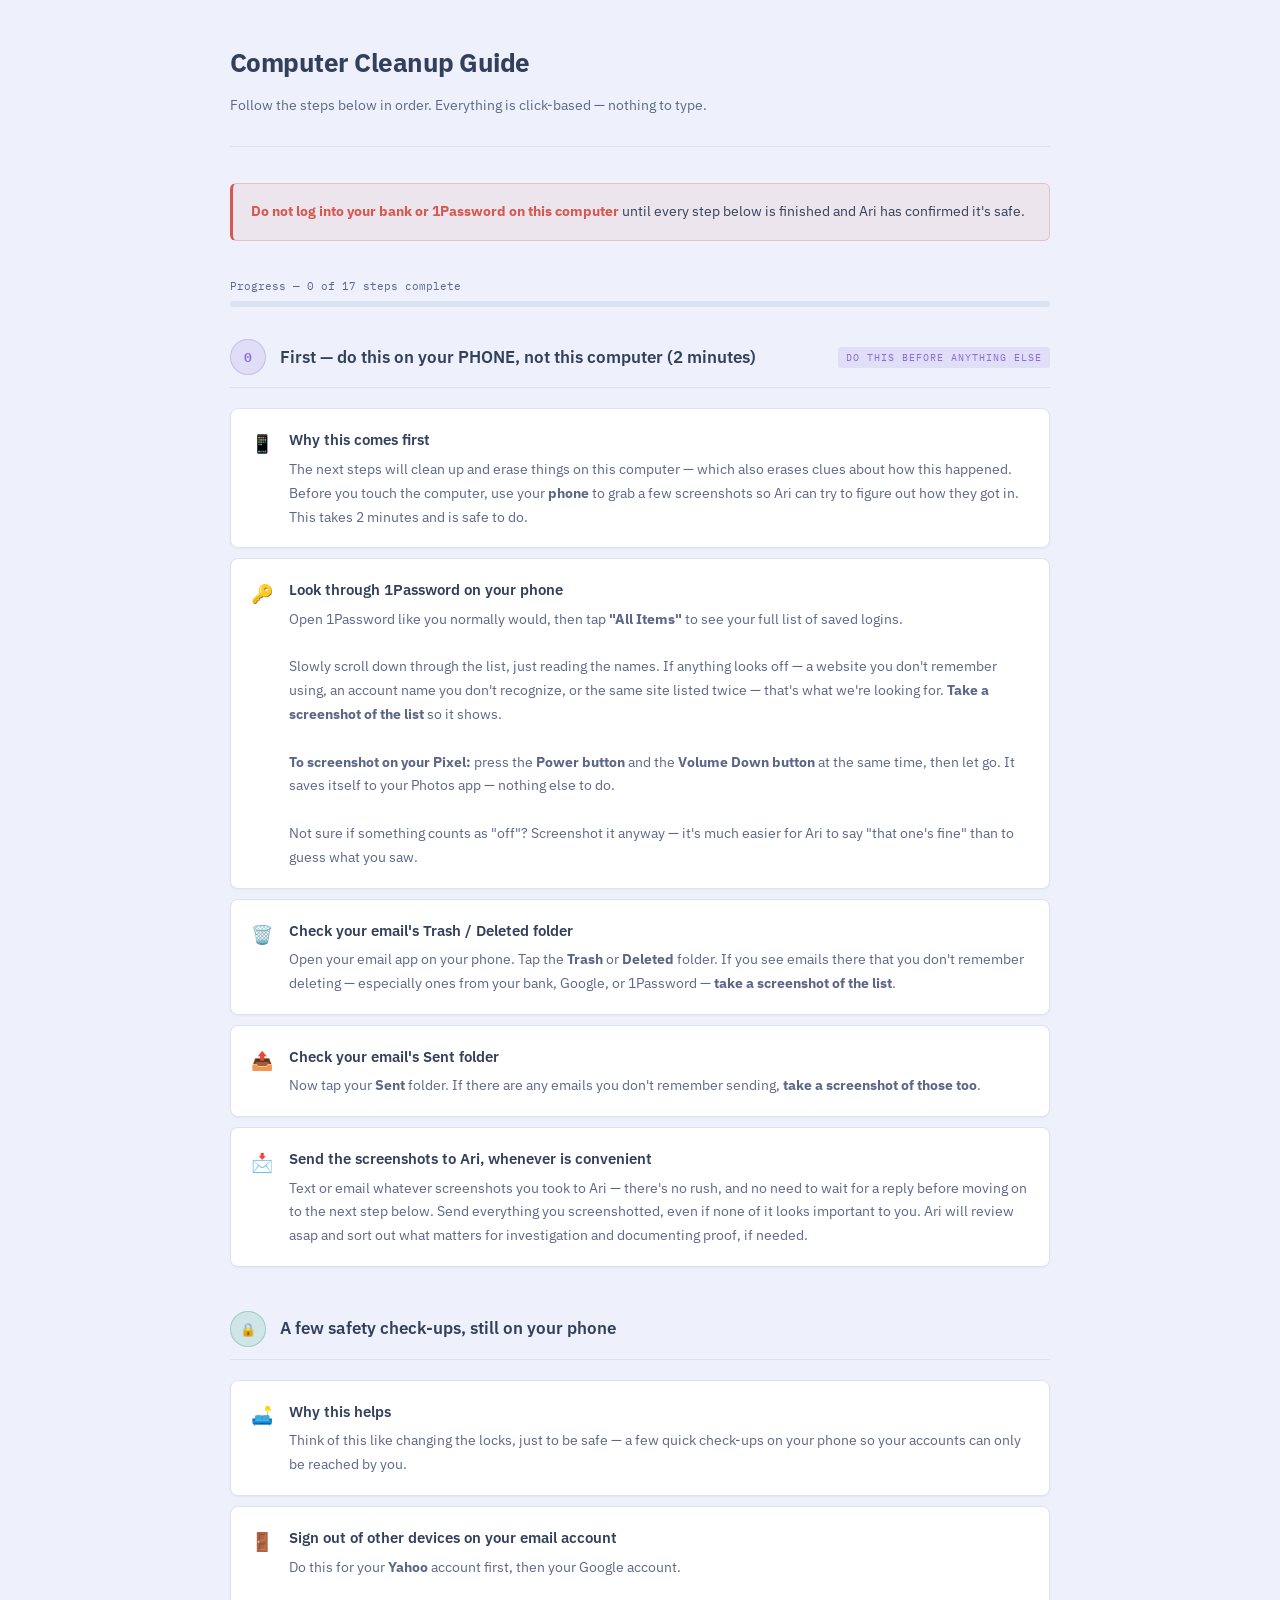
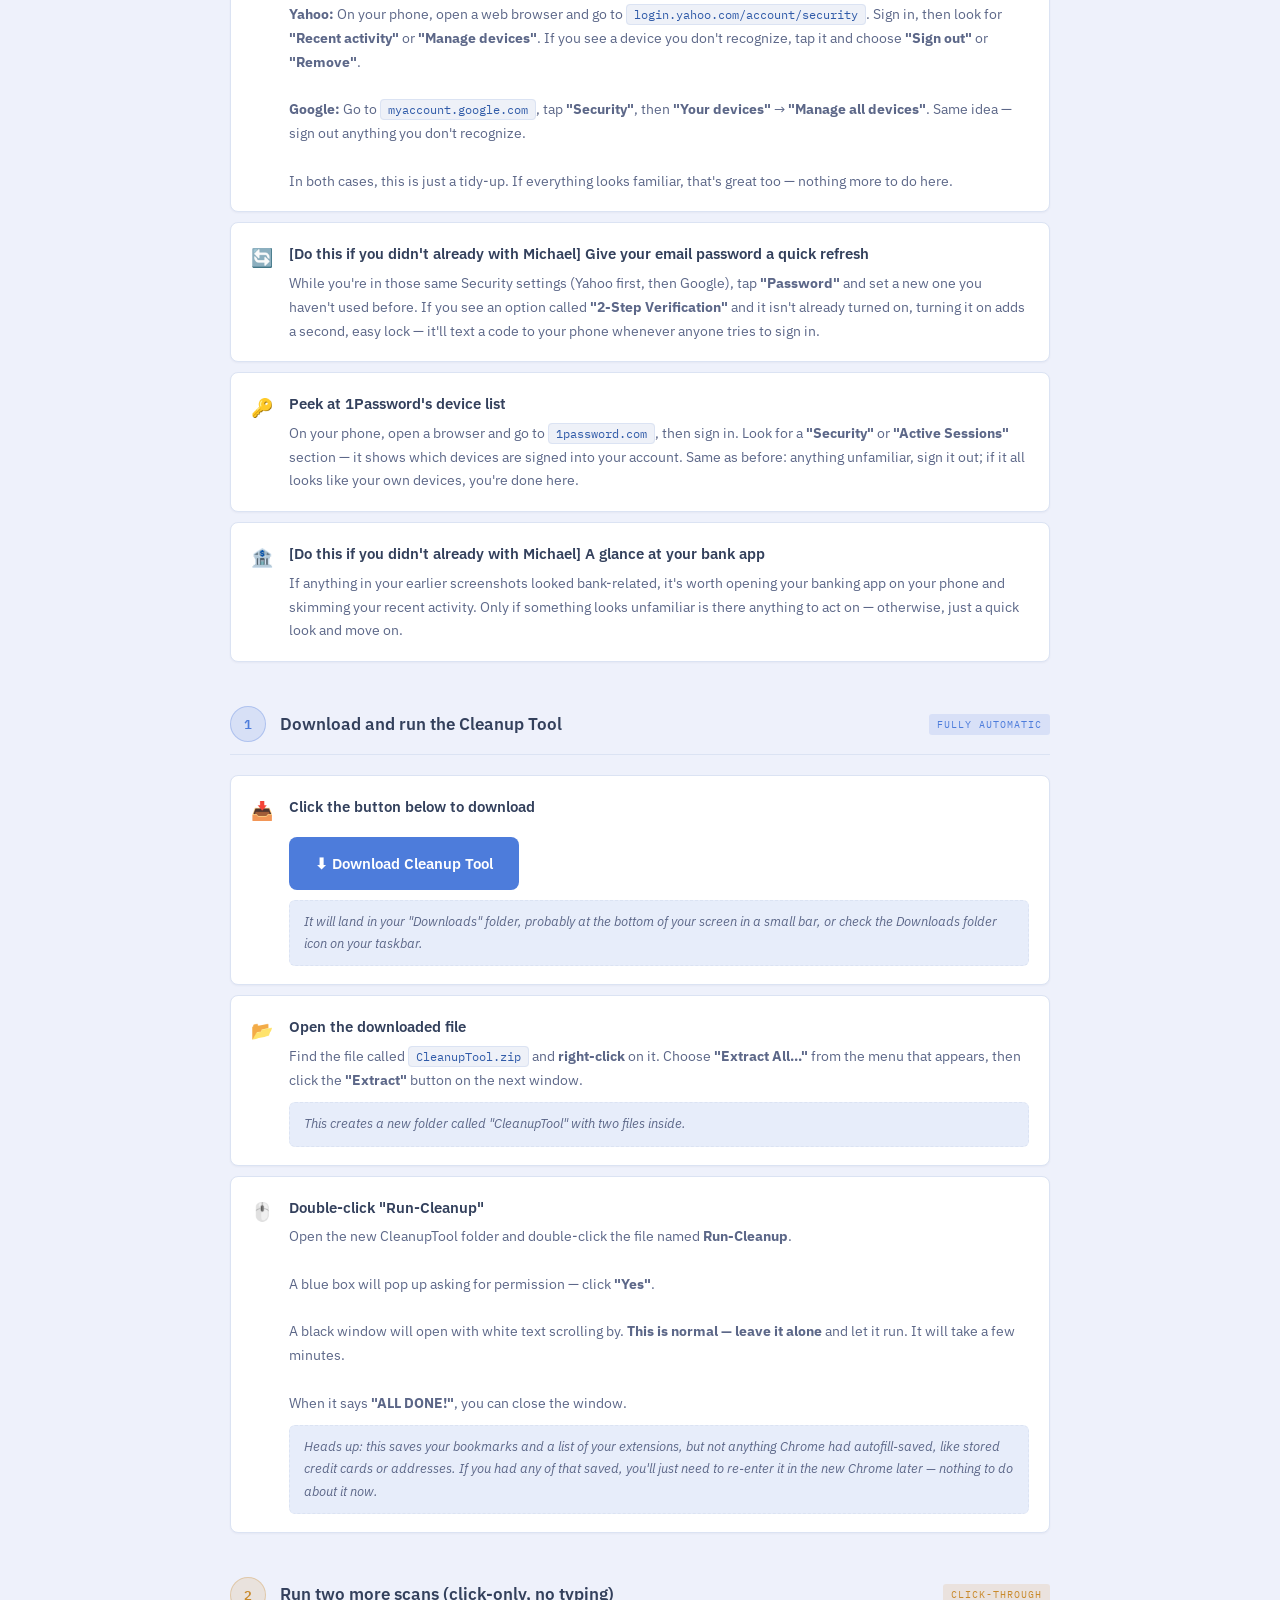
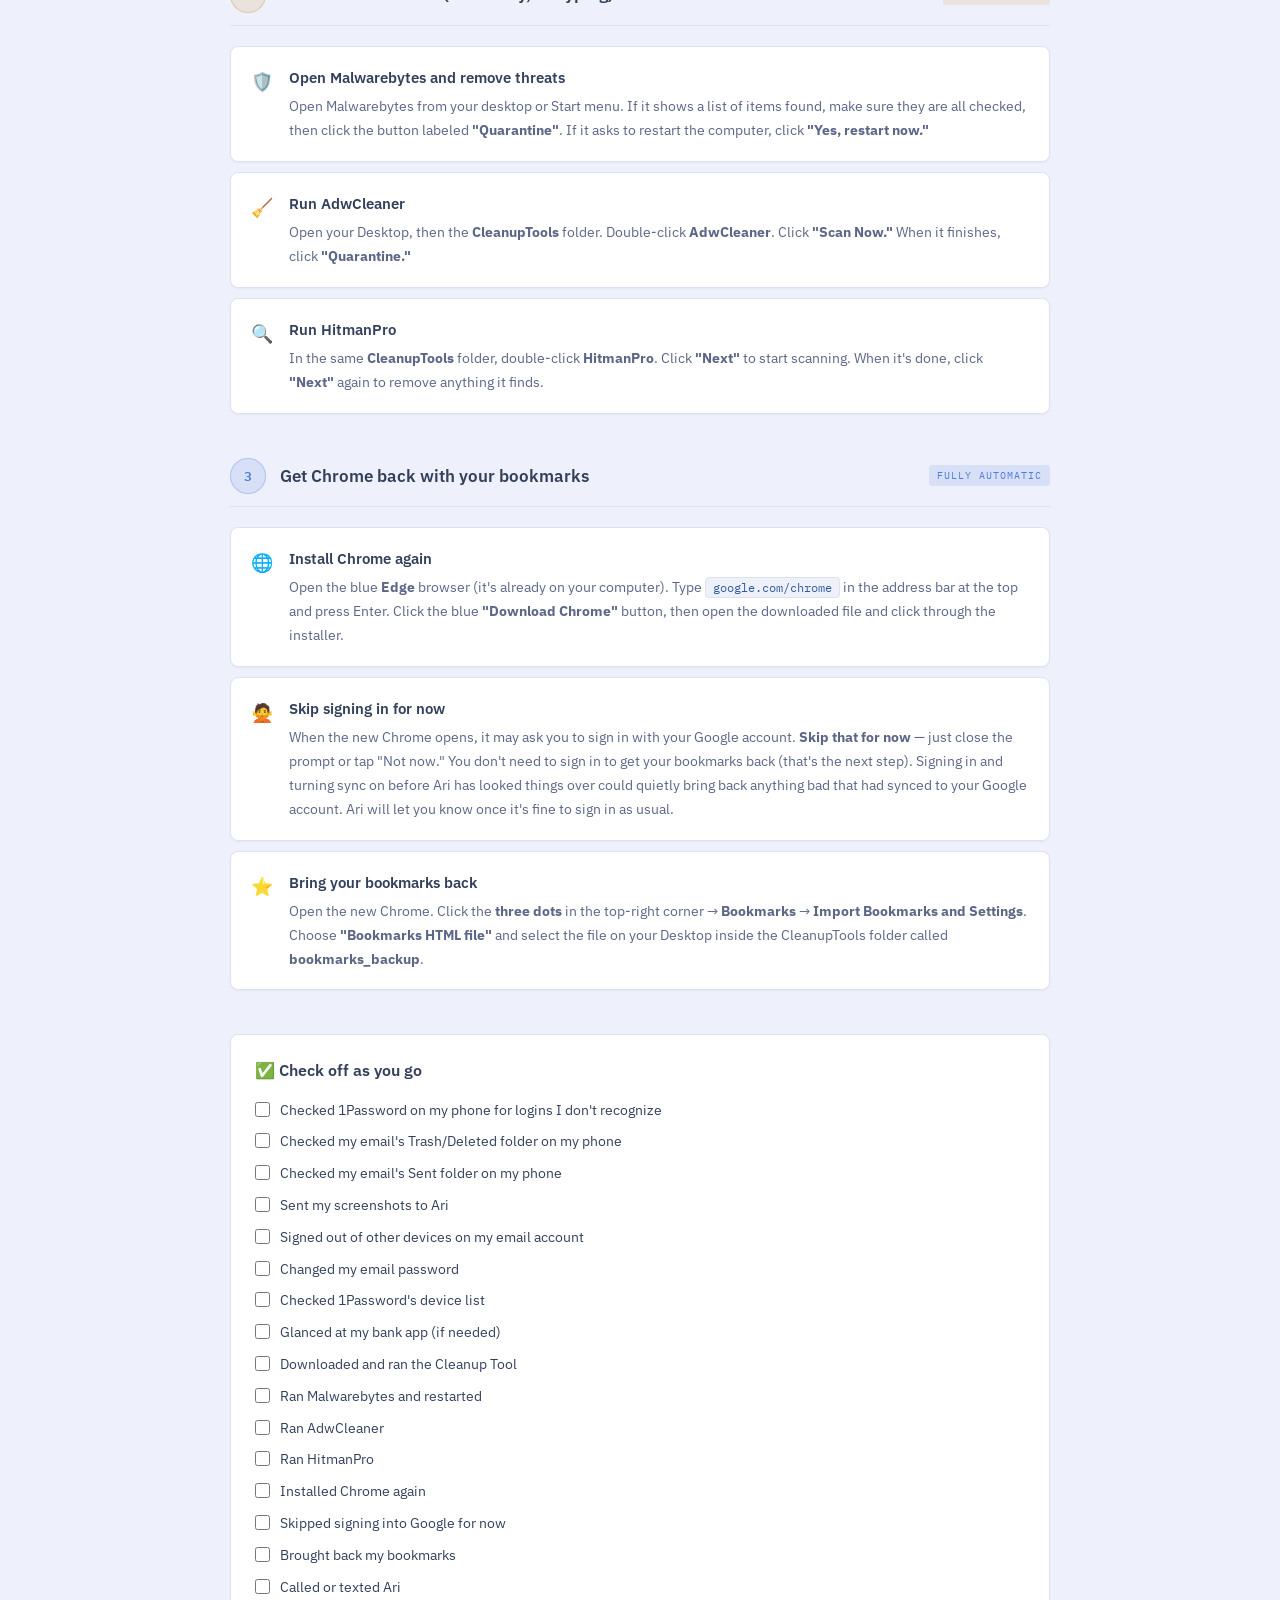
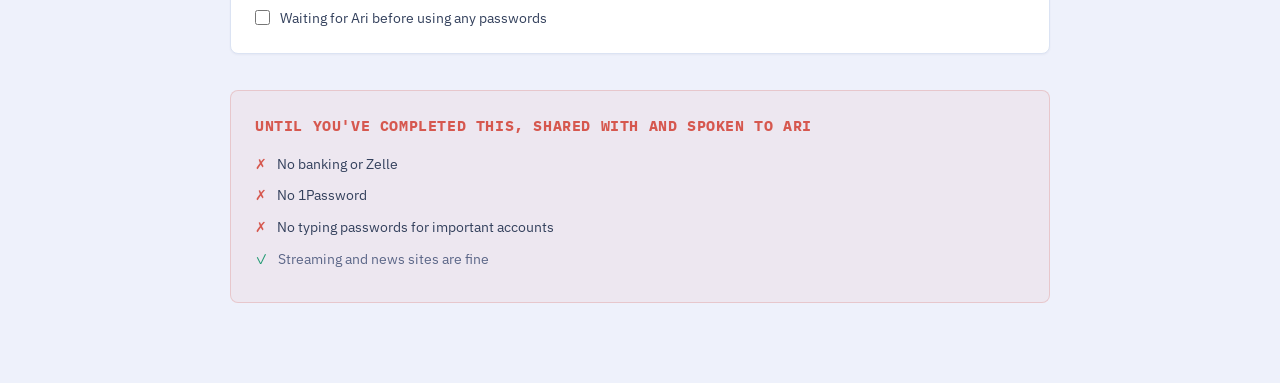
==== index.html @ c773ef8b "Warn about un-backed-up autofill and risky Chrome sync on reinstall - Note that the cleanup tool onl" ====
<!DOCTYPE html>
<html lang="en">
<head>
<meta charset="UTF-8">
<meta name="viewport" content="width=device-width, initial-scale=1.0">
<title>Computer Cleanup Guide</title>
<style>
  @import url('https://fonts.googleapis.com/css2?family=IBM+Plex+Mono:wght@400;600&family=IBM+Plex+Sans:wght@300;400;600;700&display=swap');
  :root {
    --bg: #eef1fb; --surface: #ffffff; --surface-tint: #e7edfa; --border: #dbe3f3;
    --accent: #4d7cdb; --accent2: #219a72; --warn: #c98a2c; --danger: #d6584f;
    --evidence: #8b6bd8;
    --text: #33405c; --muted: #5c6788; --code-bg: #eef1f8; --code-text: #2f5aa8;
  }
  * { box-sizing: border-box; margin: 0; padding: 0; }
  body { background: var(--bg); color: var(--text); font-family: 'IBM Plex Sans', sans-serif; font-weight: 400; line-height: 1.7; padding: 40px 20px 80px; }
  .container { max-width: 820px; margin: 0 auto; }
  header { border-bottom: 1px solid var(--border); padding-bottom: 28px; margin-bottom: 36px; }
  h1 { font-size: 26px; font-weight: 700; letter-spacing: -.02em; margin-bottom: 10px; color: var(--text); }
  .subtitle { color: var(--muted); font-size: 14px; }
  .warning-box { background: rgba(214,88,79,.08); border: 1px solid rgba(214,88,79,.25); border-left: 3px solid var(--danger); border-radius: 6px; padding: 16px 18px; margin-bottom: 36px; font-size: 14px; color: var(--text); }
  .warning-box strong { color: var(--danger); }
  .phase { margin-bottom: 44px; }
  .phase-header { display: flex; align-items: center; gap: 14px; margin-bottom: 20px; padding-bottom: 12px; border-bottom: 1px solid var(--border); }
  .phase-num { width: 36px; height: 36px; border-radius: 50%; display: flex; align-items: center; justify-content: center; font-family: 'IBM Plex Mono', monospace; font-size: 13px; font-weight: 600; flex-shrink: 0; }
  .phase-num.auto { background: rgba(77,124,219,.14); color: var(--accent); border: 1px solid rgba(77,124,219,.3); }
  .phase-num.manual { background: rgba(201,138,44,.14); color: var(--warn); border: 1px solid rgba(201,138,44,.3); }
  .phase-num.evidence { background: rgba(139,107,216,.14); color: var(--evidence); border: 1px solid rgba(139,107,216,.3); }
  .phase-num.lock { background: rgba(33,154,114,.14); color: var(--accent2); border: 1px solid rgba(33,154,114,.3); }
  .phase-title { font-size: 17px; font-weight: 600; color: var(--text); }
  .phase-tag { font-family: 'IBM Plex Mono', monospace; font-size: 10px; letter-spacing: .1em; text-transform: uppercase; padding: 2px 8px; border-radius: 3px; margin-left: auto; }
  .tag-auto { background: rgba(77,124,219,.14); color: var(--accent); }
  .tag-manual { background: rgba(201,138,44,.14); color: var(--warn); }
  .tag-evidence { background: rgba(139,107,216,.14); color: var(--evidence); }
  .step { background: var(--surface); border: 1px solid var(--border); border-radius: 8px; padding: 18px 20px; margin-bottom: 10px; display: flex; gap: 16px; box-shadow: 0 1px 2px rgba(51,64,92,.05); }
  .step-icon { font-size: 18px; flex-shrink: 0; margin-top: 2px; }
  .step-content { flex: 1; }
  .step-title { font-weight: 600; font-size: 15px; margin-bottom: 5px; color: var(--text); }
  .step-desc { color: var(--muted); font-size: 14px; }
  code { font-family: 'IBM Plex Mono', monospace; font-size: 12px; background: var(--code-bg); border: 1px solid var(--border); padding: 2px 7px; border-radius: 4px; color: var(--code-text); }
  .download-btn { display: inline-block; margin-top: 12px; background: var(--accent); color: #ffffff; border: none; border-radius: 8px; padding: 14px 26px; font-size: 15px; font-weight: 600; text-decoration: none; }
  .download-btn:hover { background: #3c67c2; }
  .burner-rules { background: rgba(214,88,79,.06); border: 1px solid rgba(214,88,79,.22); border-radius: 8px; padding: 22px 24px; margin-top: 36px; }
  .burner-rules h3 { color: var(--danger); font-size: 15px; font-weight: 700; letter-spacing: .04em; text-transform: uppercase; margin-bottom: 14px; font-family: 'IBM Plex Mono', monospace; }
  .rule { display: flex; gap: 10px; margin-bottom: 8px; font-size: 14px; color: var(--text); }
  .rule-icon { color: var(--danger); flex-shrink: 0; }
  .checklist { display: flex; flex-direction: column; gap: 8px; margin-top: 8px; }
  .check-item { display: flex; align-items: flex-start; gap: 10px; font-size: 14px; color: var(--text); cursor: pointer; }
  .check-item input[type=checkbox] { margin-top: 3px; accent-color: var(--accent2); width: 15px; height: 15px; flex-shrink: 0; }
  .check-item.done { text-decoration: line-through; color: var(--muted); }
  .progress-bar-wrap { background: var(--border); border-radius: 99px; height: 6px; margin-bottom: 32px; overflow: hidden; }
  .progress-bar { height: 100%; background: linear-gradient(90deg, var(--accent), var(--accent2)); border-radius: 99px; transition: width .4s ease; width: 0%; }
  .progress-label { font-family: 'IBM Plex Mono', monospace; font-size: 11px; color: var(--muted); margin-bottom: 6px; }
  .screenshot-note { background: var(--surface-tint); border: 1px dashed var(--border); border-radius: 6px; padding: 10px 14px; margin-top: 10px; font-size: 13px; color: var(--muted); font-style: italic; }
</style>
</head>
<body>
<div class="container">

  <header>
    <h1>Computer Cleanup Guide</h1>
    <p class="subtitle">Follow the steps below in order. Everything is click-based — nothing to type.</p>
  </header>

  <div class="warning-box">
    <strong>Do not log into your bank or 1Password on this computer</strong> until every step below is finished and Ari has confirmed it's safe.
  </div>

  <div class="progress-label" id="progress-label">Progress — 0 of 17 steps complete</div>
  <div class="progress-bar-wrap"><div class="progress-bar" id="progress-bar"></div></div>

  <!-- STEP 0: EVIDENCE -->
  <div class="phase">
    <div class="phase-header">
      <div class="phase-num evidence">0</div>
      <div class="phase-title">First — do this on your PHONE, not this computer (2 minutes)</div>
      <span class="phase-tag tag-evidence">Do this before anything else</span>
    </div>

    <div class="step">
      <div class="step-icon">📱</div>
      <div class="step-content">
        <div class="step-title">Why this comes first</div>
        <div class="step-desc">
          The next steps will clean up and erase things on this computer — which also erases clues about how this happened. Before you touch the computer, use your <strong>phone</strong> to grab a few screenshots so Ari can try to figure out how they got in. This takes 2 minutes and is safe to do.
        </div>
      </div>
    </div>

    <div class="step">
      <div class="step-icon">🔑</div>
      <div class="step-content">
        <div class="step-title">Look through 1Password on your phone</div>
        <div class="step-desc">
          Open 1Password like you normally would, then tap <strong>"All Items"</strong> to see your full list of saved logins.<br><br>
          Slowly scroll down through the list, just reading the names. If anything looks off — a website you don't remember using, an account name you don't recognize, or the same site listed twice — that's what we're looking for. <strong>Take a screenshot of the list</strong> so it shows.<br><br>
          <strong>To screenshot on your Pixel:</strong> press the <strong>Power button</strong> and the <strong>Volume Down button</strong> at the same time, then let go. It saves itself to your Photos app — nothing else to do.<br><br>
          Not sure if something counts as "off"? Screenshot it anyway — it's much easier for Ari to say "that one's fine" than to guess what you saw.
        </div>
      </div>
    </div>

    <div class="step">
      <div class="step-icon">🗑️</div>
      <div class="step-content">
        <div class="step-title">Check your email's Trash / Deleted folder</div>
        <div class="step-desc">
          Open your email app on your phone. Tap the <strong>Trash</strong> or <strong>Deleted</strong> folder. If you see emails there that you don't remember deleting — especially ones from your bank, Google, or 1Password — <strong>take a screenshot of the list</strong>.
        </div>
      </div>
    </div>

    <div class="step">
      <div class="step-icon">📤</div>
      <div class="step-content">
        <div class="step-title">Check your email's Sent folder</div>
        <div class="step-desc">
          Now tap your <strong>Sent</strong> folder. If there are any emails you don't remember sending, <strong>take a screenshot of those too</strong>.
        </div>
      </div>
    </div>

    <div class="step">
      <div class="step-icon">📩</div>
      <div class="step-content">
        <div class="step-title">Send the screenshots to Ari, whenever is convenient</div>
        <div class="step-desc">
          Text or email whatever screenshots you took to Ari — there's no rush, and no need to wait for a reply before moving on to the next step below. Send everything you screenshotted, even if none of it looks important to you. Ari will review asap and sort out what matters for investigation and documenting proof, if needed.
        </div>
      </div>
    </div>
  </div>

  <!-- STEP 0.5: LOCK THE DOORS -->
  <div class="phase">
    <div class="phase-header">
      <div class="phase-num lock">🔒</div>
      <div class="phase-title">A few safety check-ups, still on your phone</div>
    </div>

    <div class="step">
      <div class="step-icon">🛋️</div>
      <div class="step-content">
        <div class="step-title">Why this helps</div>
        <div class="step-desc">
          Think of this like changing the locks, just to be safe — a few quick check-ups on your phone so your accounts can only be reached by you.
        </div>
      </div>
    </div>

    <div class="step">
      <div class="step-icon">🚪</div>
      <div class="step-content">
        <div class="step-title">Sign out of other devices on your email account</div>
        <div class="step-desc">
          Do this for your <strong>Yahoo</strong> account first, then your Google account.<br><br>
          <strong>Yahoo:</strong> On your phone, open a web browser and go to <code>login.yahoo.com/account/security</code>. Sign in, then look for <strong>"Recent activity"</strong> or <strong>"Manage devices"</strong>. If you see a device you don't recognize, tap it and choose <strong>"Sign out"</strong> or <strong>"Remove"</strong>.<br><br>
          <strong>Google:</strong> Go to <code>myaccount.google.com</code>, tap <strong>"Security"</strong>, then <strong>"Your devices"</strong> → <strong>"Manage all devices"</strong>. Same idea — sign out anything you don't recognize.<br><br>
          In both cases, this is just a tidy-up. If everything looks familiar, that's great too — nothing more to do here.
        </div>
      </div>
    </div>

    <div class="step">
      <div class="step-icon">🔄</div>
      <div class="step-content">
        <div class="step-title">[Do this if you didn't already with Michael] Give your email password a quick refresh</div>
        <div class="step-desc">
          While you're in those same Security settings (Yahoo first, then Google), tap <strong>"Password"</strong> and set a new one you haven't used before. If you see an option called <strong>"2-Step Verification"</strong> and it isn't already turned on, turning it on adds a second, easy lock — it'll text a code to your phone whenever anyone tries to sign in.
        </div>
      </div>
    </div>

    <div class="step">
      <div class="step-icon">🔑</div>
      <div class="step-content">
        <div class="step-title">Peek at 1Password's device list</div>
        <div class="step-desc">
          On your phone, open a browser and go to <code>1password.com</code>, then sign in. Look for a <strong>"Security"</strong> or <strong>"Active Sessions"</strong> section — it shows which devices are signed into your account. Same as before: anything unfamiliar, sign it out; if it all looks like your own devices, you're done here.
        </div>
      </div>
    </div>

    <div class="step">
      <div class="step-icon">🏦</div>
      <div class="step-content">
        <div class="step-title">[Do this if you didn't already with Michael] A glance at your bank app</div>
        <div class="step-desc">
          If anything in your earlier screenshots looked bank-related, it's worth opening your banking app on your phone and skimming your recent activity. Only if something looks unfamiliar is there anything to act on — otherwise, just a quick look and move on.
        </div>
      </div>
    </div>
  </div>

  <!-- STEP 1 -->
  <div class="phase">
    <div class="phase-header">
      <div class="phase-num auto">1</div>
      <div class="phase-title">Download and run the Cleanup Tool</div>
      <span class="phase-tag tag-auto">Fully automatic</span>
    </div>

    <div class="step">
      <div class="step-icon">📥</div>
      <div class="step-content">
        <div class="step-title">Click the button below to download</div>
        <div class="step-desc">
          <a class="download-btn" href="CleanupTool.zip" download>⬇ Download Cleanup Tool</a>
          <div class="screenshot-note">It will land in your "Downloads" folder, probably at the bottom of your screen in a small bar, or check the Downloads folder icon on your taskbar.</div>
        </div>
      </div>
    </div>

    <div class="step">
      <div class="step-icon">📂</div>
      <div class="step-content">
        <div class="step-title">Open the downloaded file</div>
        <div class="step-desc">
          Find the file called <code>CleanupTool.zip</code> and <strong>right-click</strong> on it. Choose <strong>"Extract All..."</strong> from the menu that appears, then click the <strong>"Extract"</strong> button on the next window.
          <div class="screenshot-note">This creates a new folder called "CleanupTool" with two files inside.</div>
        </div>
      </div>
    </div>

    <div class="step">
      <div class="step-icon">🖱️</div>
      <div class="step-content">
        <div class="step-title">Double-click "Run-Cleanup"</div>
        <div class="step-desc">
          Open the new CleanupTool folder and double-click the file named <strong>Run-Cleanup</strong>.<br><br>
          A blue box will pop up asking for permission — click <strong>"Yes"</strong>.<br><br>
          A black window will open with white text scrolling by. <strong>This is normal — leave it alone</strong> and let it run. It will take a few minutes.<br><br>
          When it says <strong>"ALL DONE!"</strong>, you can close the window.
          <div class="screenshot-note">Heads up: this saves your bookmarks and a list of your extensions, but not anything Chrome had autofill-saved, like stored credit cards or addresses. If you had any of that saved, you'll just need to re-enter it in the new Chrome later — nothing to do about it now.</div>
        </div>
      </div>
    </div>
  </div>

  <!-- STEP 2 -->
  <div class="phase">
    <div class="phase-header">
      <div class="phase-num manual">2</div>
      <div class="phase-title">Run two more scans (click-only, no typing)</div>
      <span class="phase-tag tag-manual">Click-through</span>
    </div>

    <div class="step">
      <div class="step-icon">🛡️</div>
      <div class="step-content">
        <div class="step-title">Open Malwarebytes and remove threats</div>
        <div class="step-desc">
          Open Malwarebytes from your desktop or Start menu. If it shows a list of items found, make sure they are all checked, then click the button labeled <strong>"Quarantine"</strong>. If it asks to restart the computer, click <strong>"Yes, restart now."</strong>
        </div>
      </div>
    </div>

    <div class="step">
      <div class="step-icon">🧹</div>
      <div class="step-content">
        <div class="step-title">Run AdwCleaner</div>
        <div class="step-desc">
          Open your Desktop, then the <strong>CleanupTools</strong> folder. Double-click <strong>AdwCleaner</strong>. Click <strong>"Scan Now."</strong> When it finishes, click <strong>"Quarantine."</strong>
        </div>
      </div>
    </div>

    <div class="step">
      <div class="step-icon">🔍</div>
      <div class="step-content">
        <div class="step-title">Run HitmanPro</div>
        <div class="step-desc">
          In the same <strong>CleanupTools</strong> folder, double-click <strong>HitmanPro</strong>. Click <strong>"Next"</strong> to start scanning. When it's done, click <strong>"Next"</strong> again to remove anything it finds.
        </div>
      </div>
    </div>
  </div>

  <!-- STEP 3 -->
  <div class="phase">
    <div class="phase-header">
      <div class="phase-num auto">3</div>
      <div class="phase-title">Get Chrome back with your bookmarks</div>
      <span class="phase-tag tag-auto">Fully automatic</span>
    </div>

    <div class="step">
      <div class="step-icon">🌐</div>
      <div class="step-content">
        <div class="step-title">Install Chrome again</div>
        <div class="step-desc">
          Open the blue <strong>Edge</strong> browser (it's already on your computer). Type <code>google.com/chrome</code> in the address bar at the top and press Enter. Click the blue <strong>"Download Chrome"</strong> button, then open the downloaded file and click through the installer.
        </div>
      </div>
    </div>

    <div class="step">
      <div class="step-icon">🙅</div>
      <div class="step-content">
        <div class="step-title">Skip signing in for now</div>
        <div class="step-desc">
          When the new Chrome opens, it may ask you to sign in with your Google account. <strong>Skip that for now</strong> — just close the prompt or tap "Not now." You don't need to sign in to get your bookmarks back (that's the next step). Signing in and turning sync on before Ari has looked things over could quietly bring back anything bad that had synced to your Google account. Ari will let you know once it's fine to sign in as usual.
        </div>
      </div>
    </div>

    <div class="step">
      <div class="step-icon">⭐</div>
      <div class="step-content">
        <div class="step-title">Bring your bookmarks back</div>
        <div class="step-desc">
          Open the new Chrome. Click the <strong>three dots</strong> in the top-right corner → <strong>Bookmarks</strong> → <strong>Import Bookmarks and Settings</strong>. Choose <strong>"Bookmarks HTML file"</strong> and select the file on your Desktop inside the CleanupTools folder called <strong>bookmarks_backup</strong>.
        </div>
      </div>
    </div>
  </div>

  <!-- CHECKLIST -->
  <div style="background:var(--surface); border:1px solid var(--border); border-radius:8px; padding:22px 24px; margin-bottom:28px; box-shadow:0 1px 2px rgba(51,64,92,.05);">
    <div style="font-weight:600; margin-bottom:14px; color:var(--text);">✅ Check off as you go</div>
    <div class="checklist" id="checklist">
      <label class="check-item"><input type="checkbox" onchange="updateProgress()"> Checked 1Password on my phone for logins I don't recognize</label>
      <label class="check-item"><input type="checkbox" onchange="updateProgress()"> Checked my email's Trash/Deleted folder on my phone</label>
      <label class="check-item"><input type="checkbox" onchange="updateProgress()"> Checked my email's Sent folder on my phone</label>
      <label class="check-item"><input type="checkbox" onchange="updateProgress()"> Sent my screenshots to Ari</label>
      <label class="check-item"><input type="checkbox" onchange="updateProgress()"> Signed out of other devices on my email account</label>
      <label class="check-item"><input type="checkbox" onchange="updateProgress()"> Changed my email password</label>
      <label class="check-item"><input type="checkbox" onchange="updateProgress()"> Checked 1Password's device list</label>
      <label class="check-item"><input type="checkbox" onchange="updateProgress()"> Glanced at my bank app (if needed)</label>
      <label class="check-item"><input type="checkbox" onchange="updateProgress()"> Downloaded and ran the Cleanup Tool</label>
      <label class="check-item"><input type="checkbox" onchange="updateProgress()"> Ran Malwarebytes and restarted</label>
      <label class="check-item"><input type="checkbox" onchange="updateProgress()"> Ran AdwCleaner</label>
      <label class="check-item"><input type="checkbox" onchange="updateProgress()"> Ran HitmanPro</label>
      <label class="check-item"><input type="checkbox" onchange="updateProgress()"> Installed Chrome again</label>
      <label class="check-item"><input type="checkbox" onchange="updateProgress()"> Skipped signing into Google for now</label>
      <label class="check-item"><input type="checkbox" onchange="updateProgress()"> Brought back my bookmarks</label>
      <label class="check-item"><input type="checkbox" onchange="updateProgress()"> Called or texted Ari</label>
      <label class="check-item"><input type="checkbox" onchange="updateProgress()"> Waiting for Ari before using any passwords</label>
    </div>
  </div>

  <div class="burner-rules">
    <h3>Until you've completed this, shared with and spoken to Ari</h3>
    <div class="rule"><span class="rule-icon">✗</span> <span>No banking or Zelle</span></div>
    <div class="rule"><span class="rule-icon">✗</span> <span>No 1Password</span></div>
    <div class="rule"><span class="rule-icon">✗</span> <span>No typing passwords for important accounts</span></div>
    <div class="rule"><span class="rule-icon" style="color:var(--accent2)">✓</span> <span style="color:var(--muted)">Streaming and news sites are fine</span></div>
  </div>

</div>

<script>
  function updateProgress() {
    const boxes = document.querySelectorAll('#checklist input[type=checkbox]');
    const total = boxes.length;
    const done = [...boxes].filter(b => b.checked).length;
    const pct = Math.round((done / total) * 100);
    document.getElementById('progress-bar').style.width = pct + '%';
    document.getElementById('progress-label').textContent = `Progress — ${done} of ${total} steps complete`;
    boxes.forEach(b => { b.closest('.check-item').classList.toggle('done', b.checked); });
  }
</script>
</body>
</html>
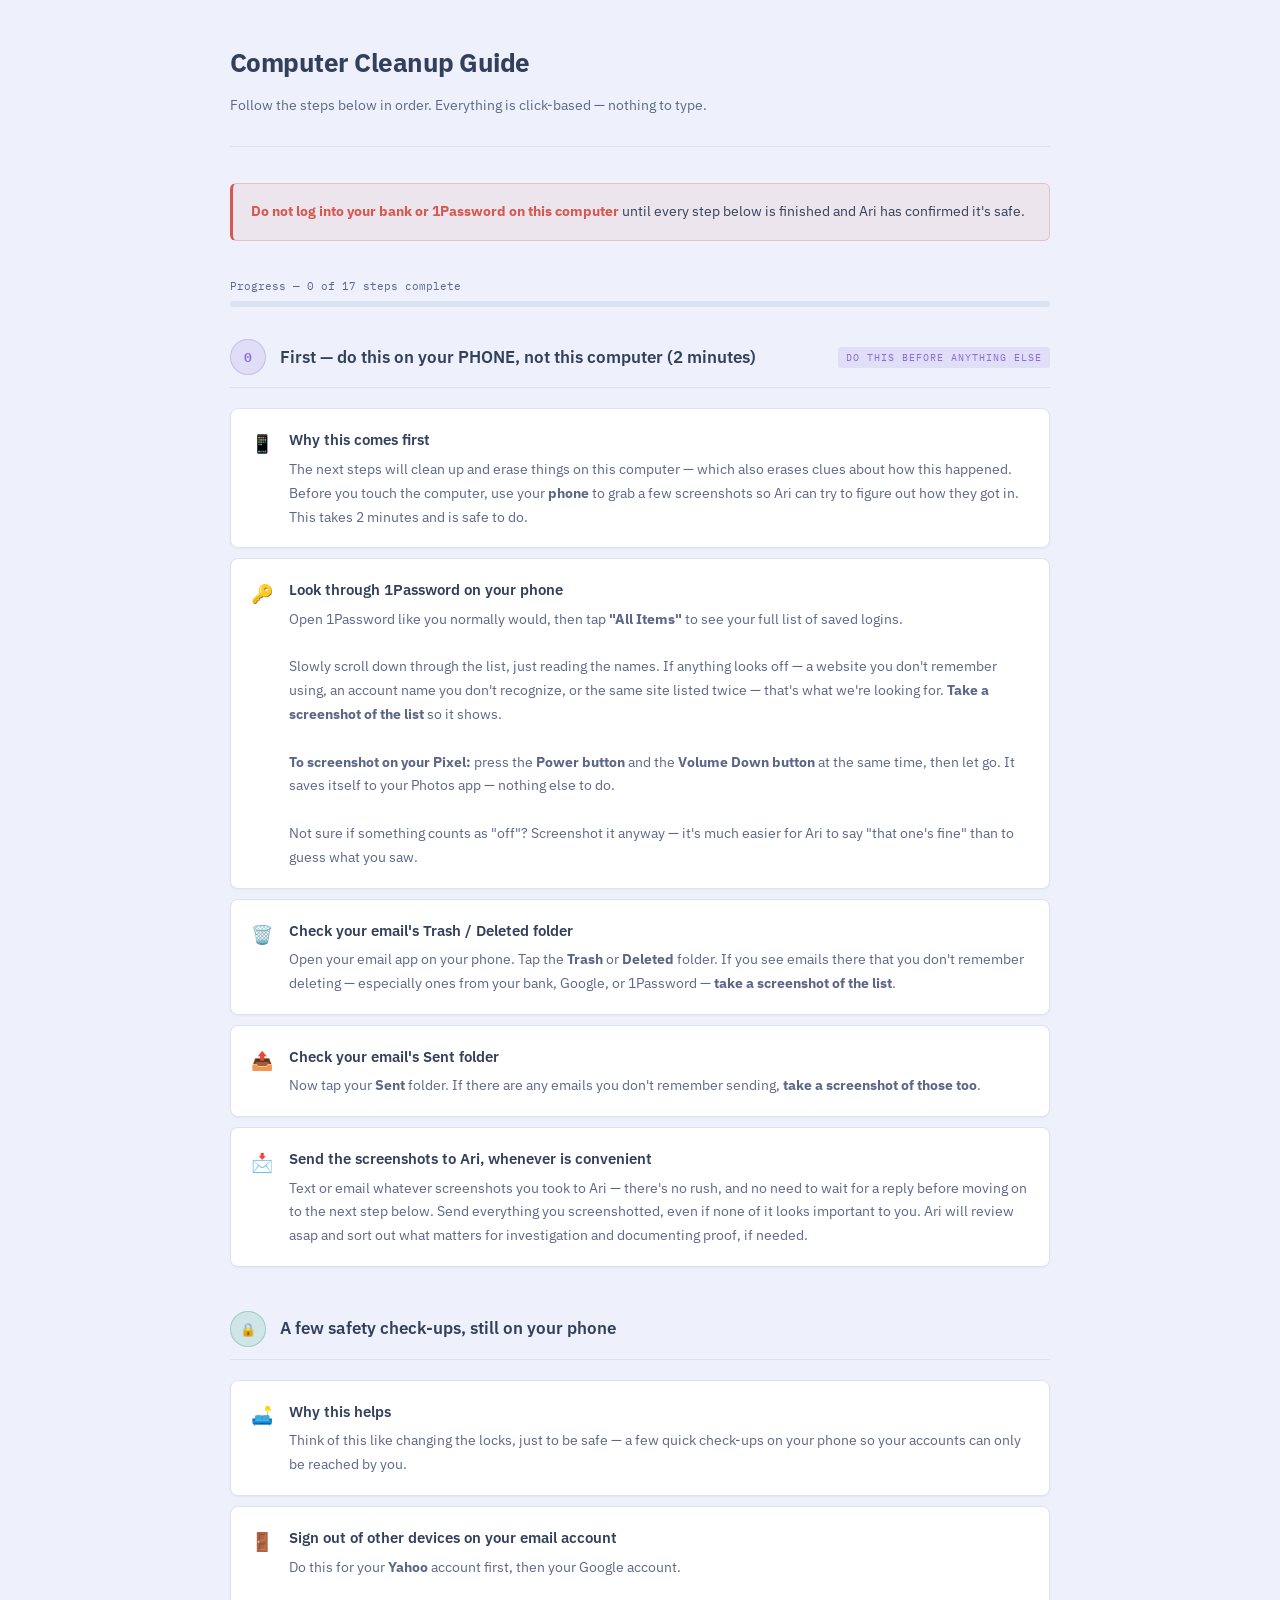
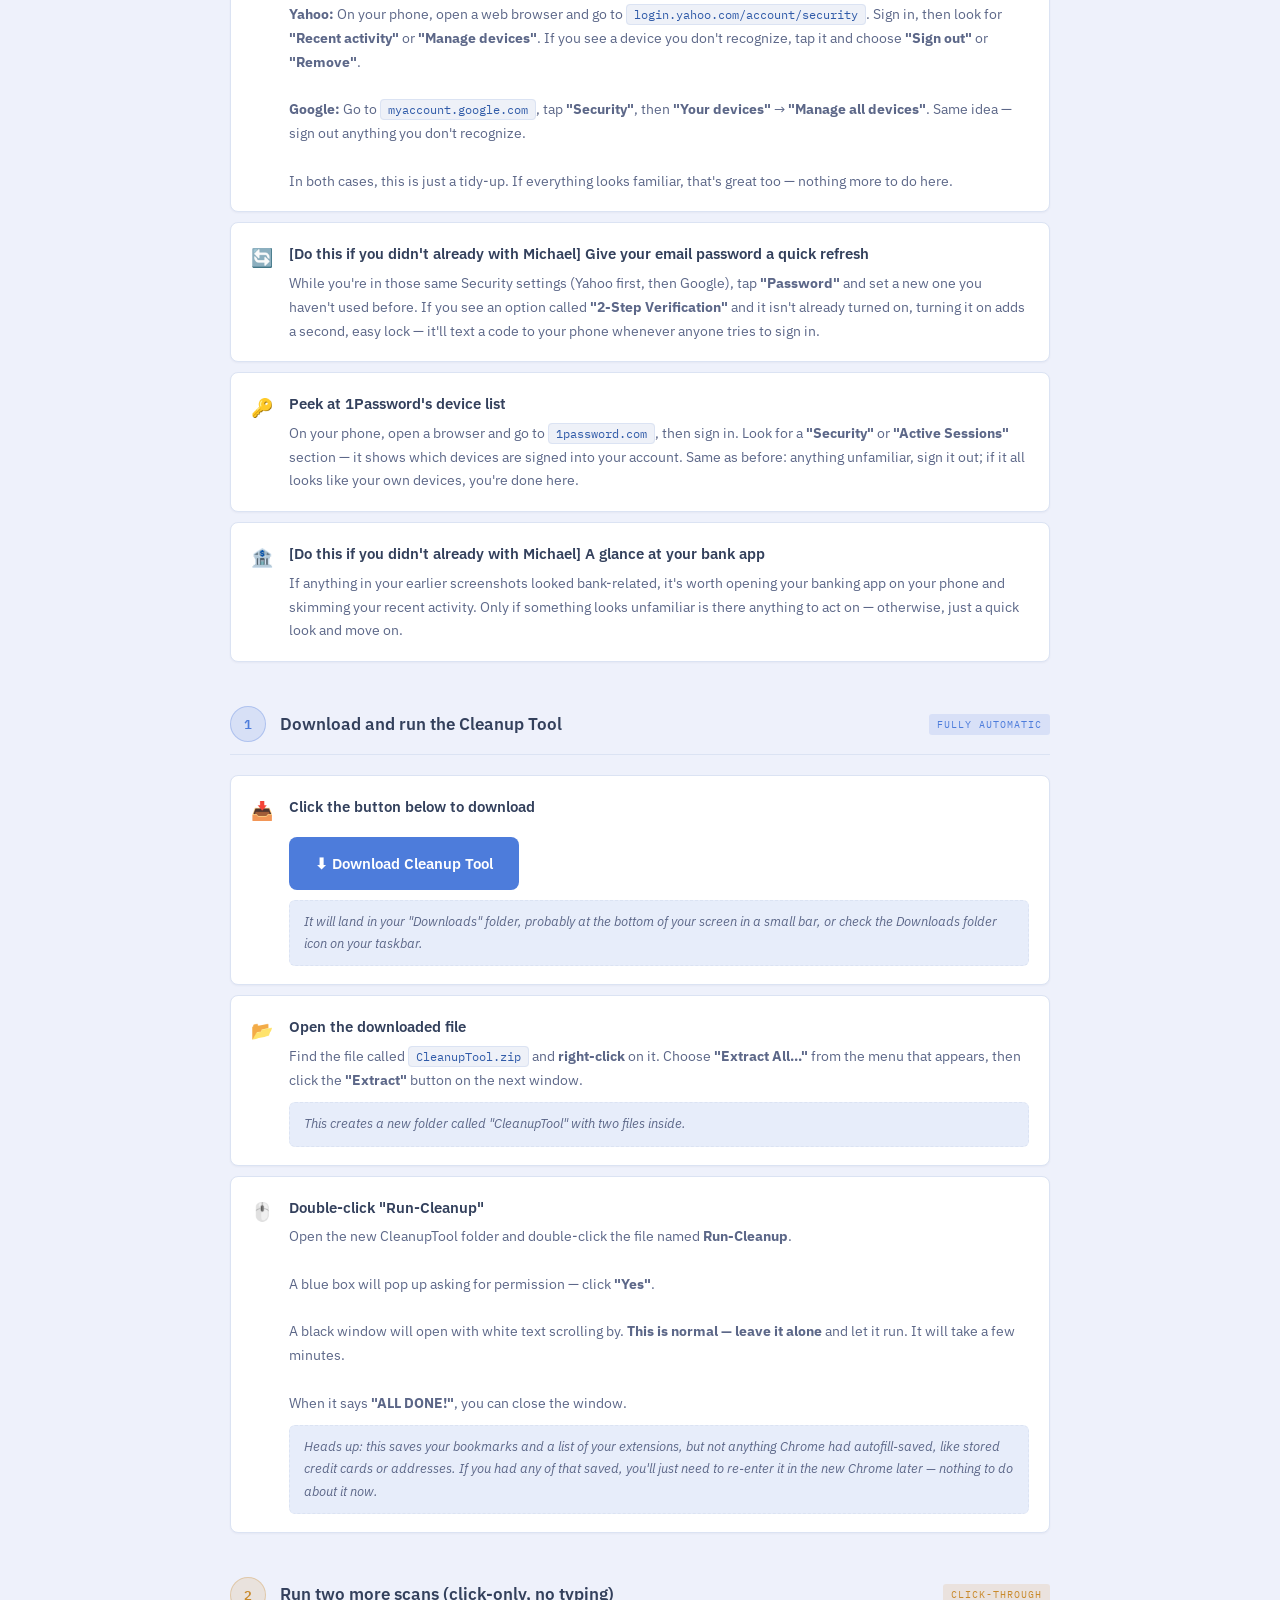
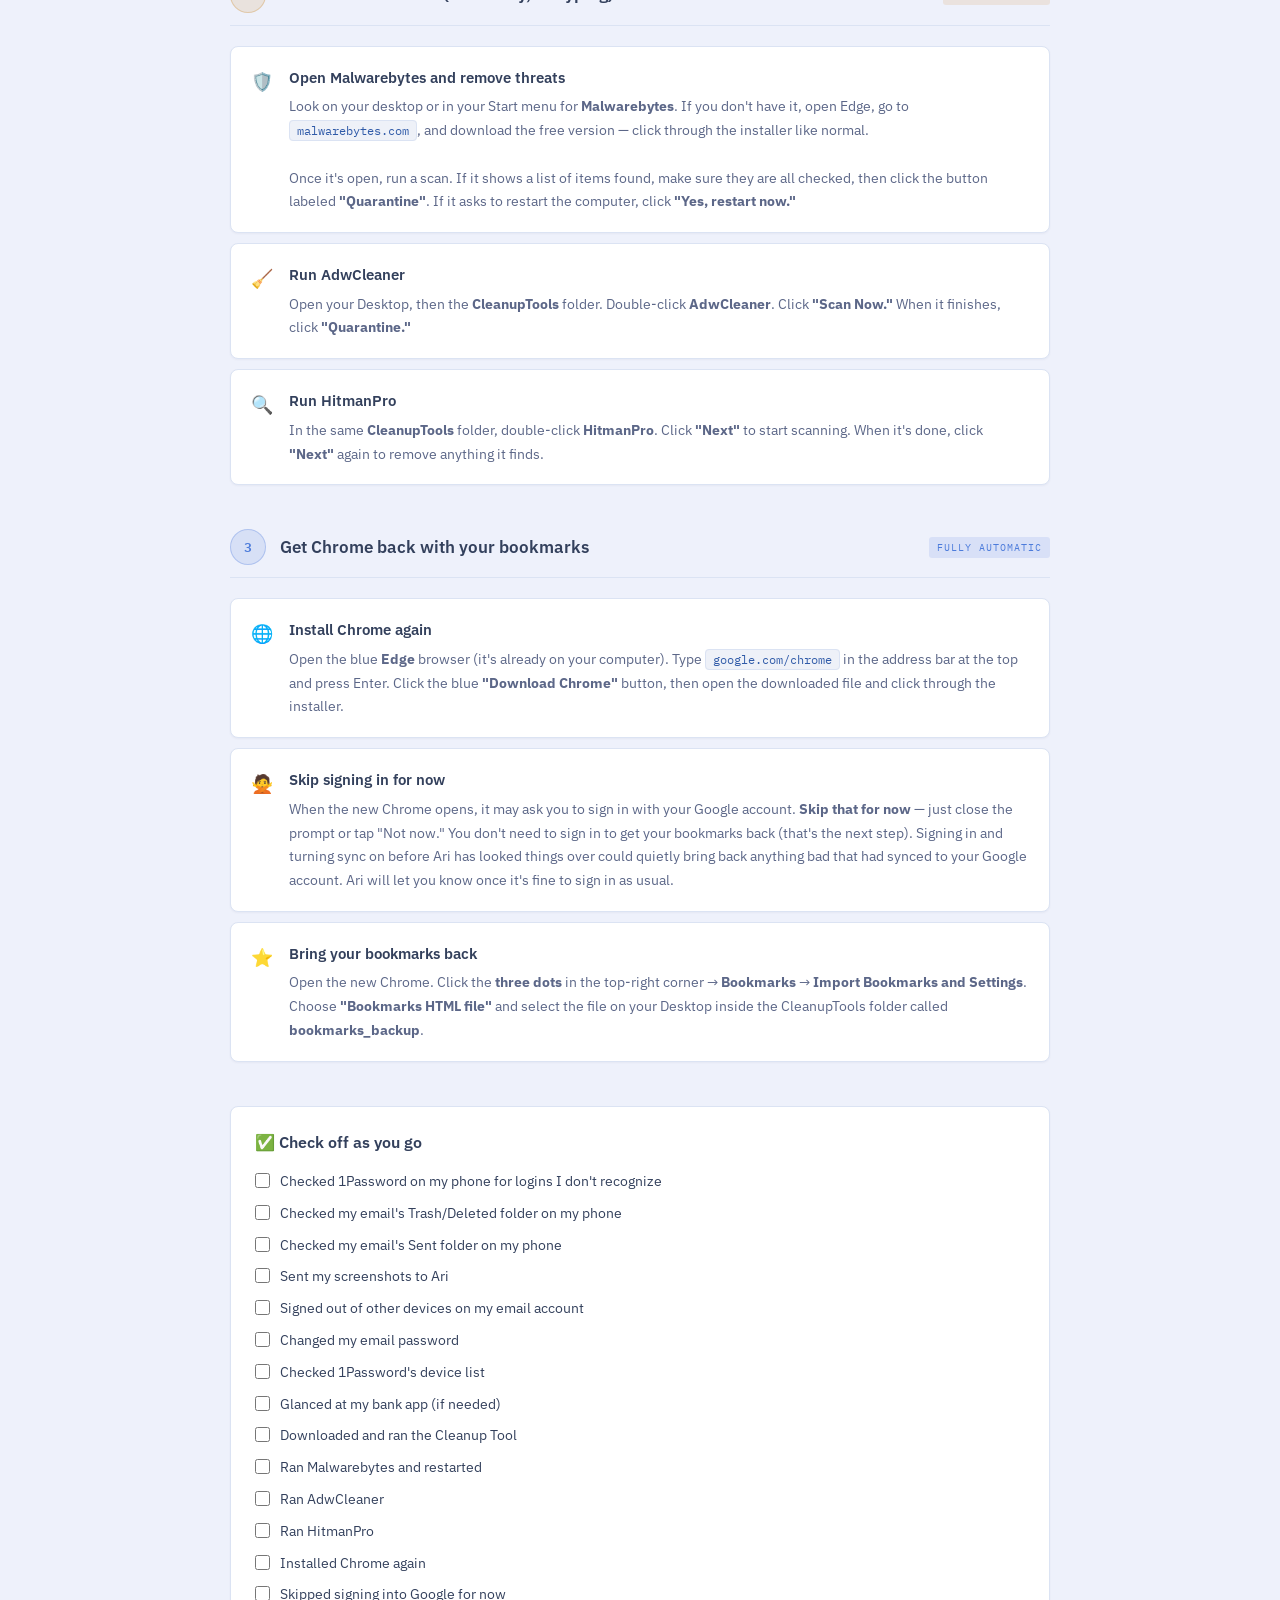
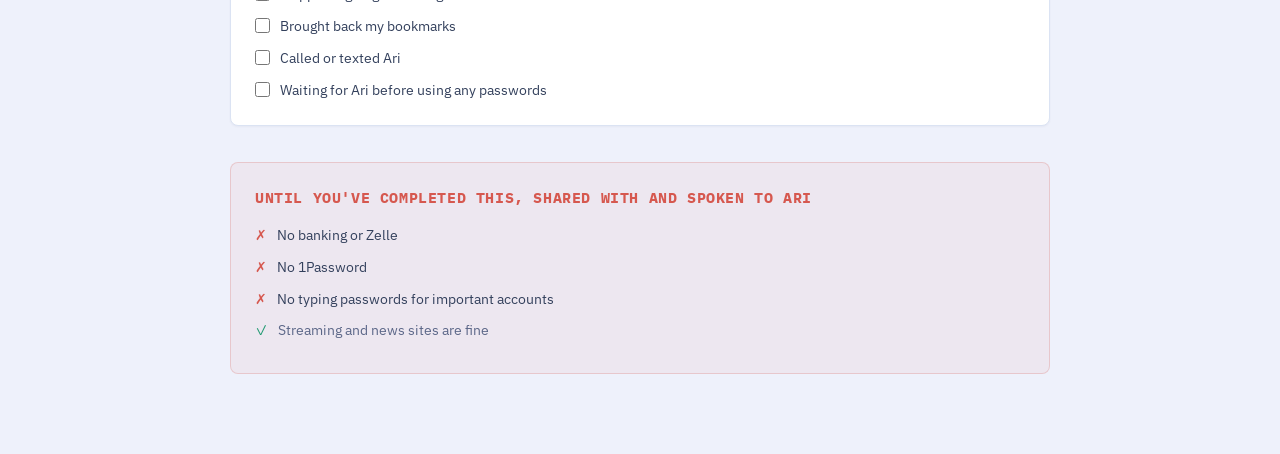
==== commit 40866542: "Don't assume Malwarebytes is already installed The cleanup tool only downloads AdwCleaner and Hitman" ====
--- a/index.html
+++ b/index.html
@@ -250,7 +250,8 @@
       <div class="step-content">
         <div class="step-title">Open Malwarebytes and remove threats</div>
         <div class="step-desc">
-          Open Malwarebytes from your desktop or Start menu. If it shows a list of items found, make sure they are all checked, then click the button labeled <strong>"Quarantine"</strong>. If it asks to restart the computer, click <strong>"Yes, restart now."</strong>
+          Look on your desktop or in your Start menu for <strong>Malwarebytes</strong>. If you don't have it, open Edge, go to <code>malwarebytes.com</code>, and download the free version — click through the installer like normal.<br><br>
+          Once it's open, run a scan. If it shows a list of items found, make sure they are all checked, then click the button labeled <strong>"Quarantine"</strong>. If it asks to restart the computer, click <strong>"Yes, restart now."</strong>
         </div>
       </div>
     </div>
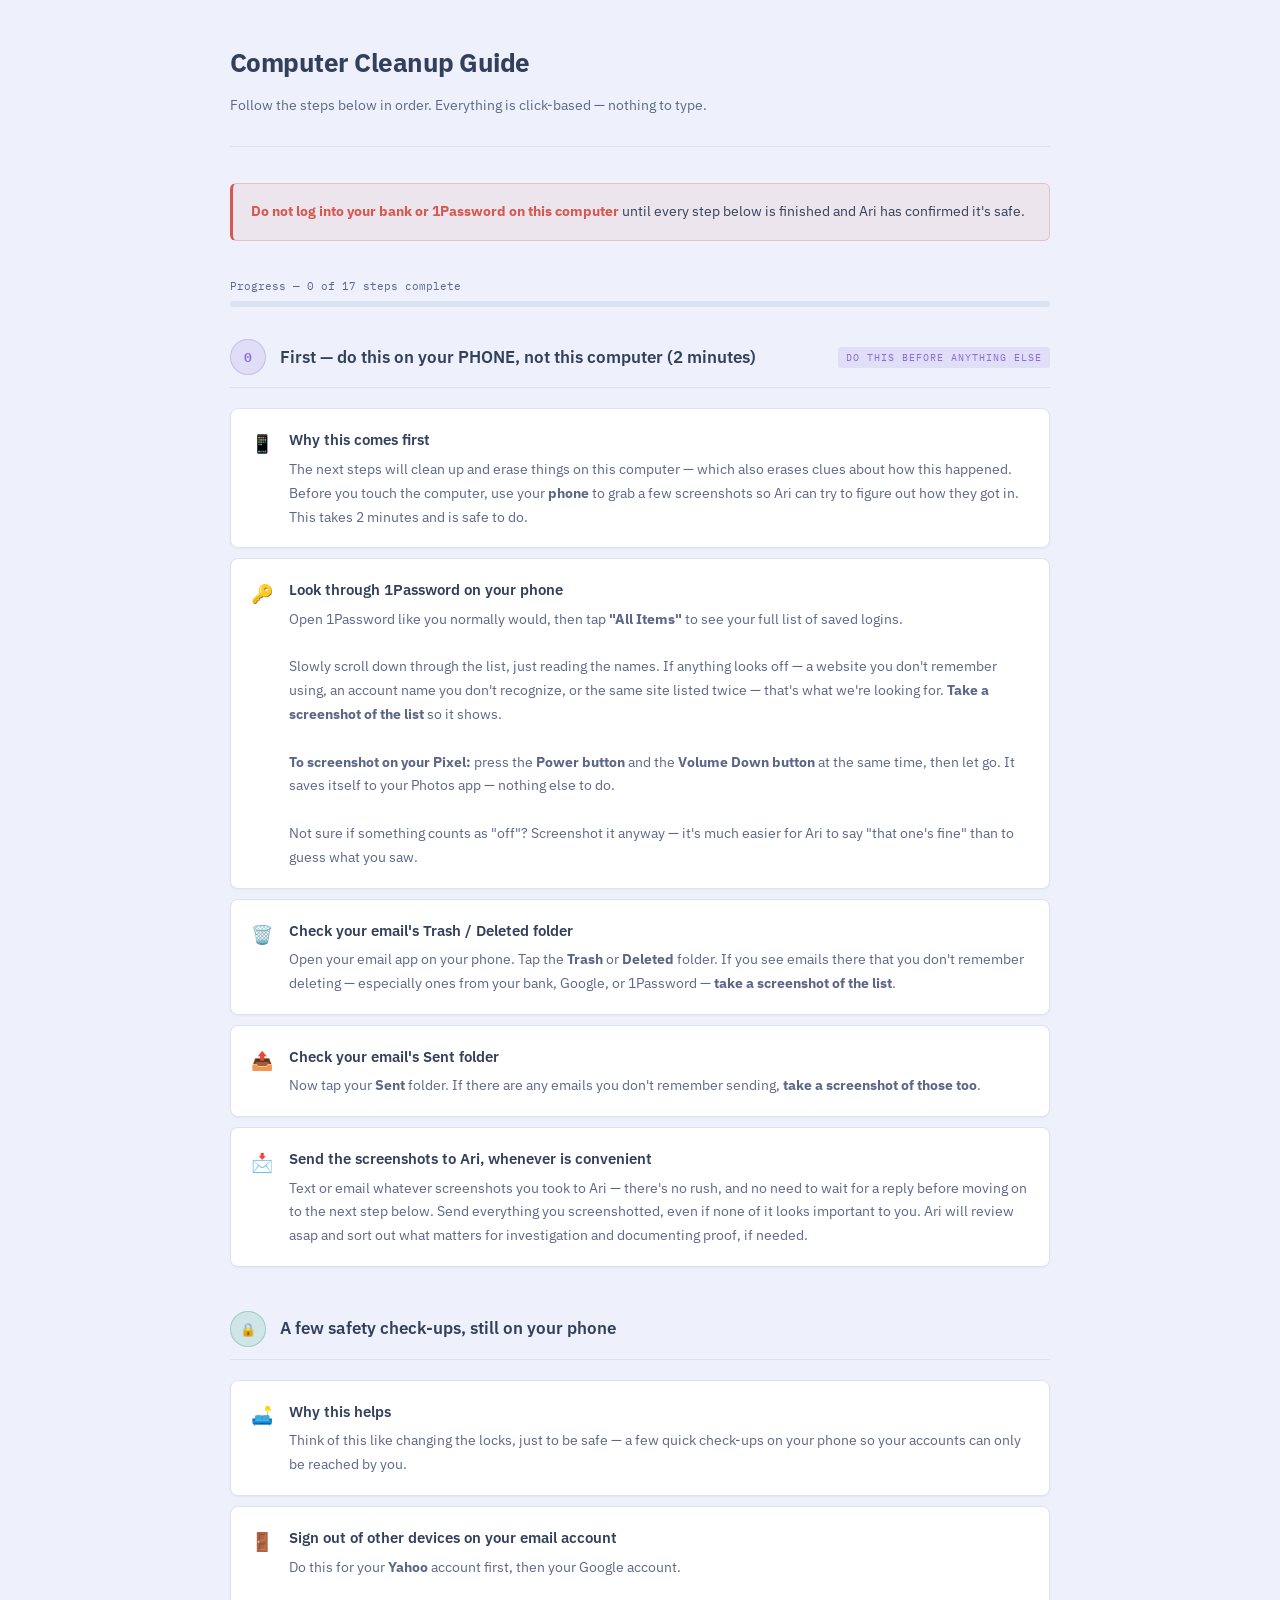
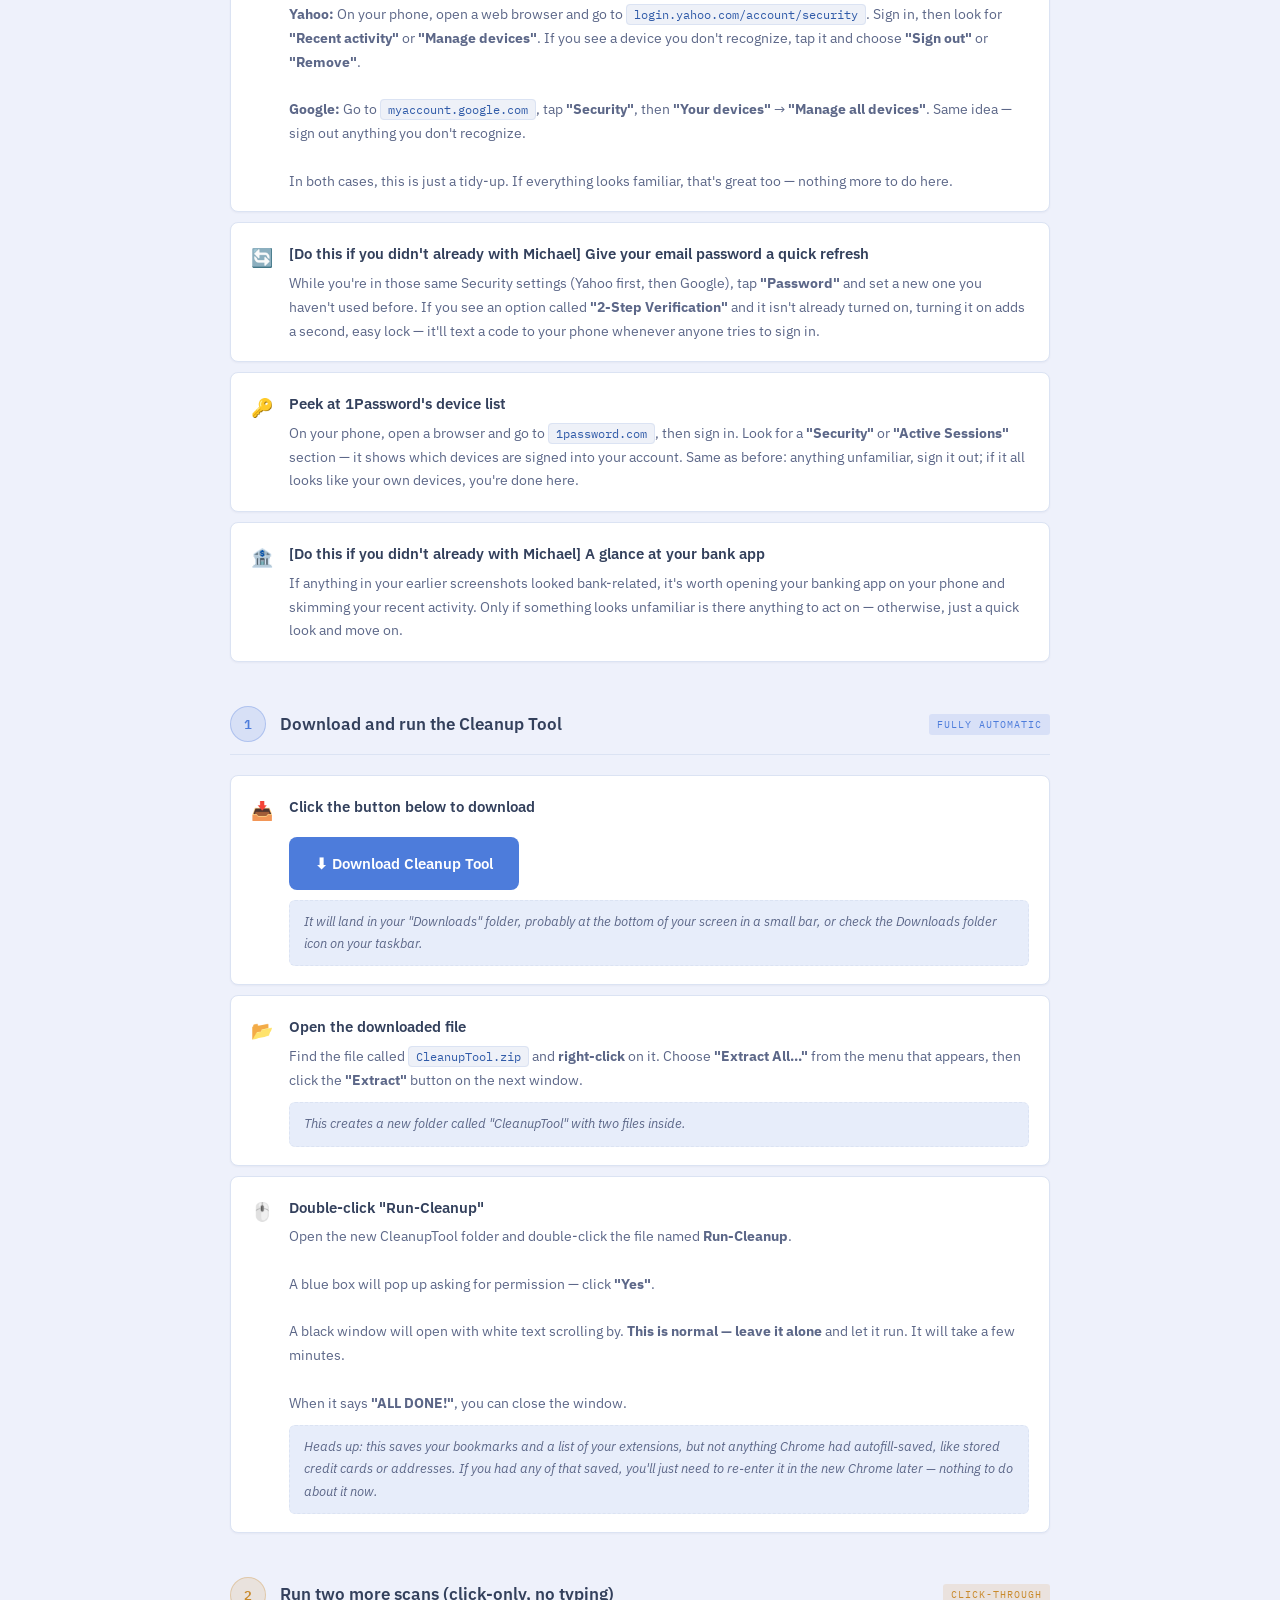
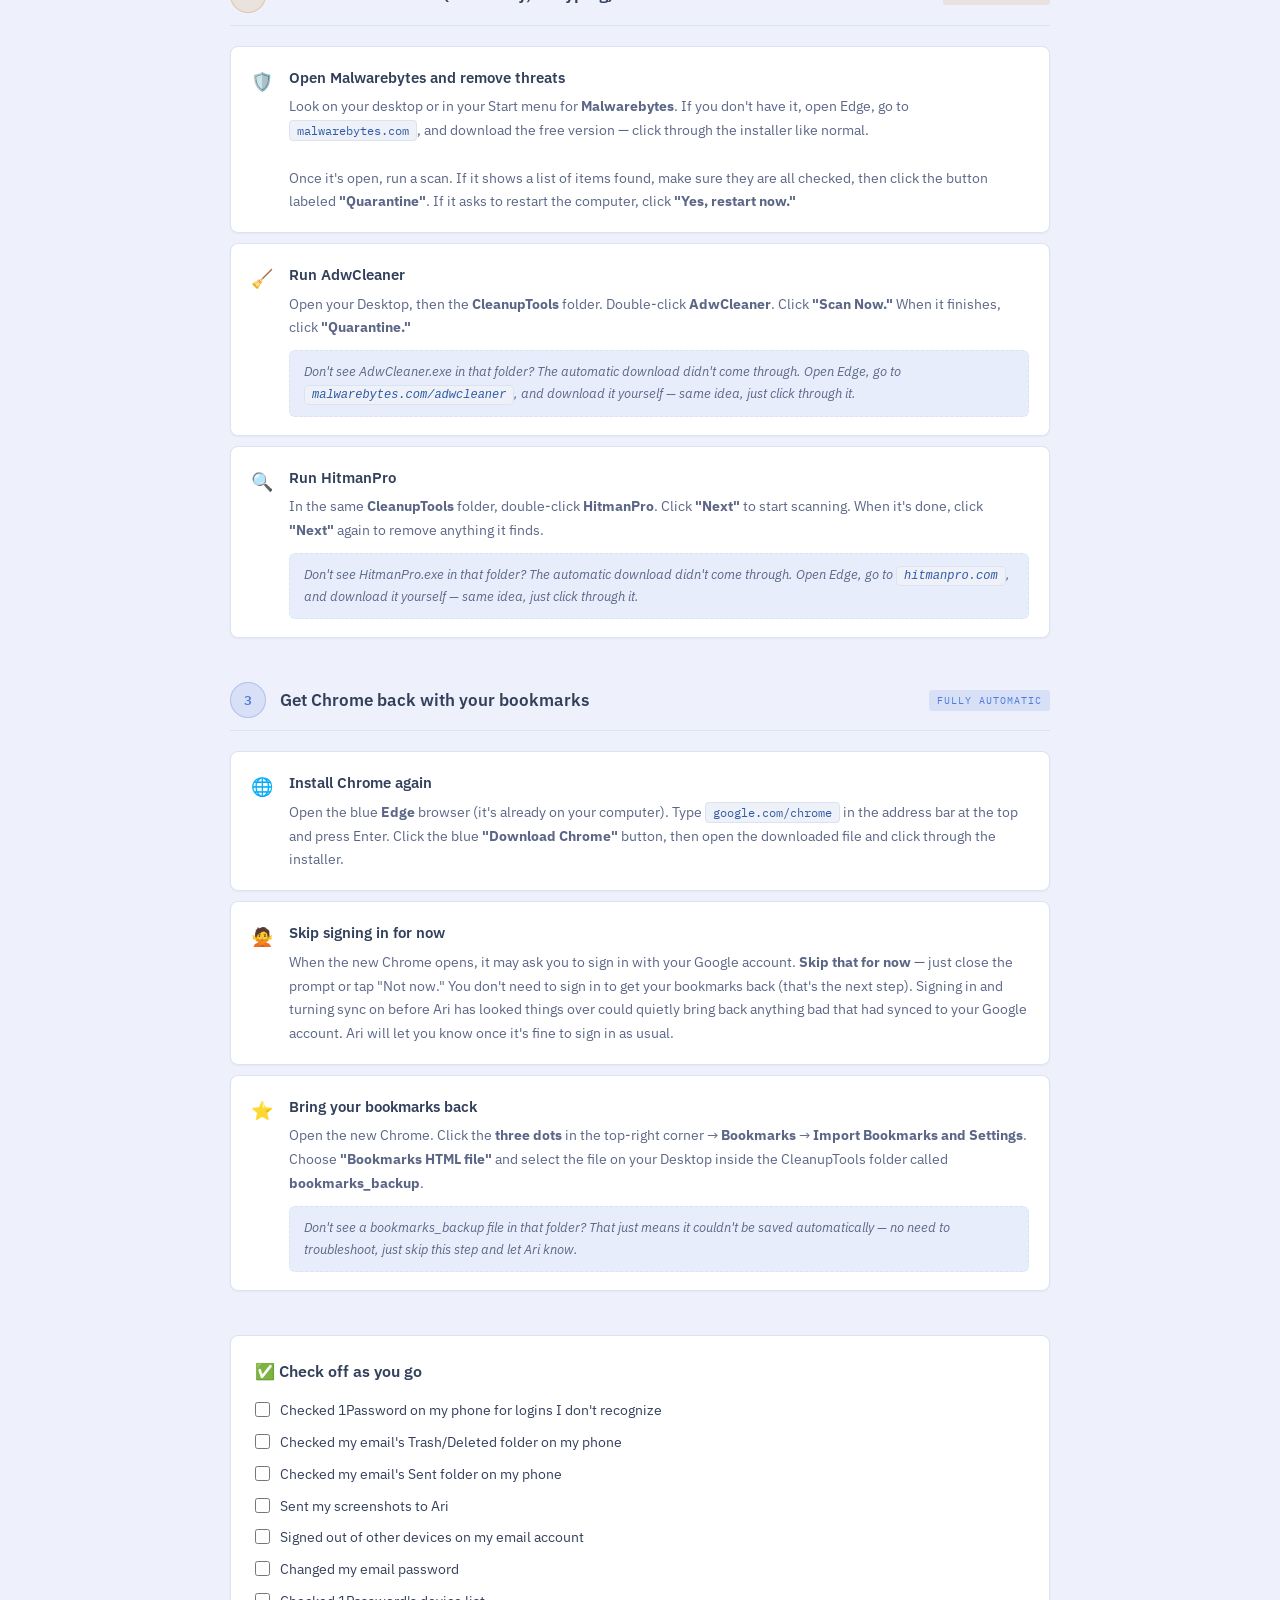
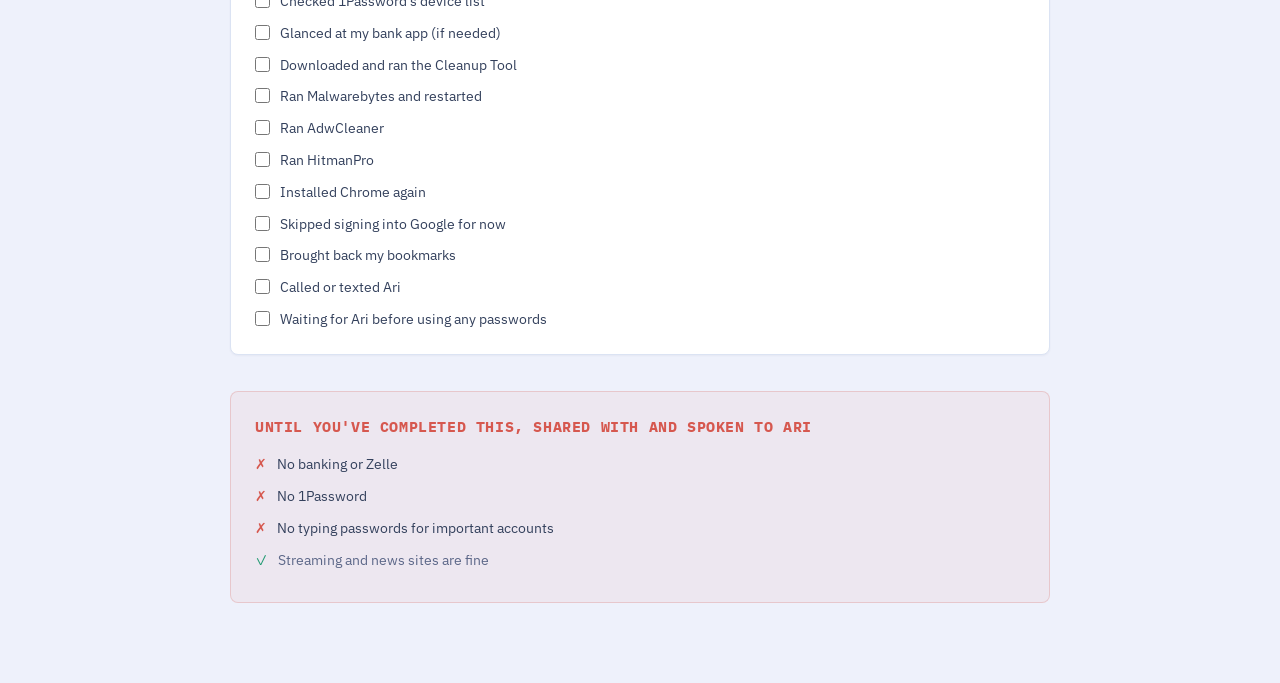
==== commit c6c82136: "Add fallbacks for silent script failures The cleanup script's downloads and bookmark backup can fail" ====
--- a/index.html
+++ b/index.html
@@ -262,6 +262,7 @@
         <div class="step-title">Run AdwCleaner</div>
         <div class="step-desc">
           Open your Desktop, then the <strong>CleanupTools</strong> folder. Double-click <strong>AdwCleaner</strong>. Click <strong>"Scan Now."</strong> When it finishes, click <strong>"Quarantine."</strong>
+          <div class="screenshot-note">Don't see AdwCleaner.exe in that folder? The automatic download didn't come through. Open Edge, go to <code>malwarebytes.com/adwcleaner</code>, and download it yourself — same idea, just click through it.</div>
         </div>
       </div>
     </div>
@@ -272,6 +273,7 @@
         <div class="step-title">Run HitmanPro</div>
         <div class="step-desc">
           In the same <strong>CleanupTools</strong> folder, double-click <strong>HitmanPro</strong>. Click <strong>"Next"</strong> to start scanning. When it's done, click <strong>"Next"</strong> again to remove anything it finds.
+          <div class="screenshot-note">Don't see HitmanPro.exe in that folder? The automatic download didn't come through. Open Edge, go to <code>hitmanpro.com</code>, and download it yourself — same idea, just click through it.</div>
         </div>
       </div>
     </div>
@@ -311,6 +313,7 @@
         <div class="step-title">Bring your bookmarks back</div>
         <div class="step-desc">
           Open the new Chrome. Click the <strong>three dots</strong> in the top-right corner → <strong>Bookmarks</strong> → <strong>Import Bookmarks and Settings</strong>. Choose <strong>"Bookmarks HTML file"</strong> and select the file on your Desktop inside the CleanupTools folder called <strong>bookmarks_backup</strong>.
+          <div class="screenshot-note">Don't see a bookmarks_backup file in that folder? That just means it couldn't be saved automatically — no need to troubleshoot, just skip this step and let Ari know.</div>
         </div>
       </div>
     </div>
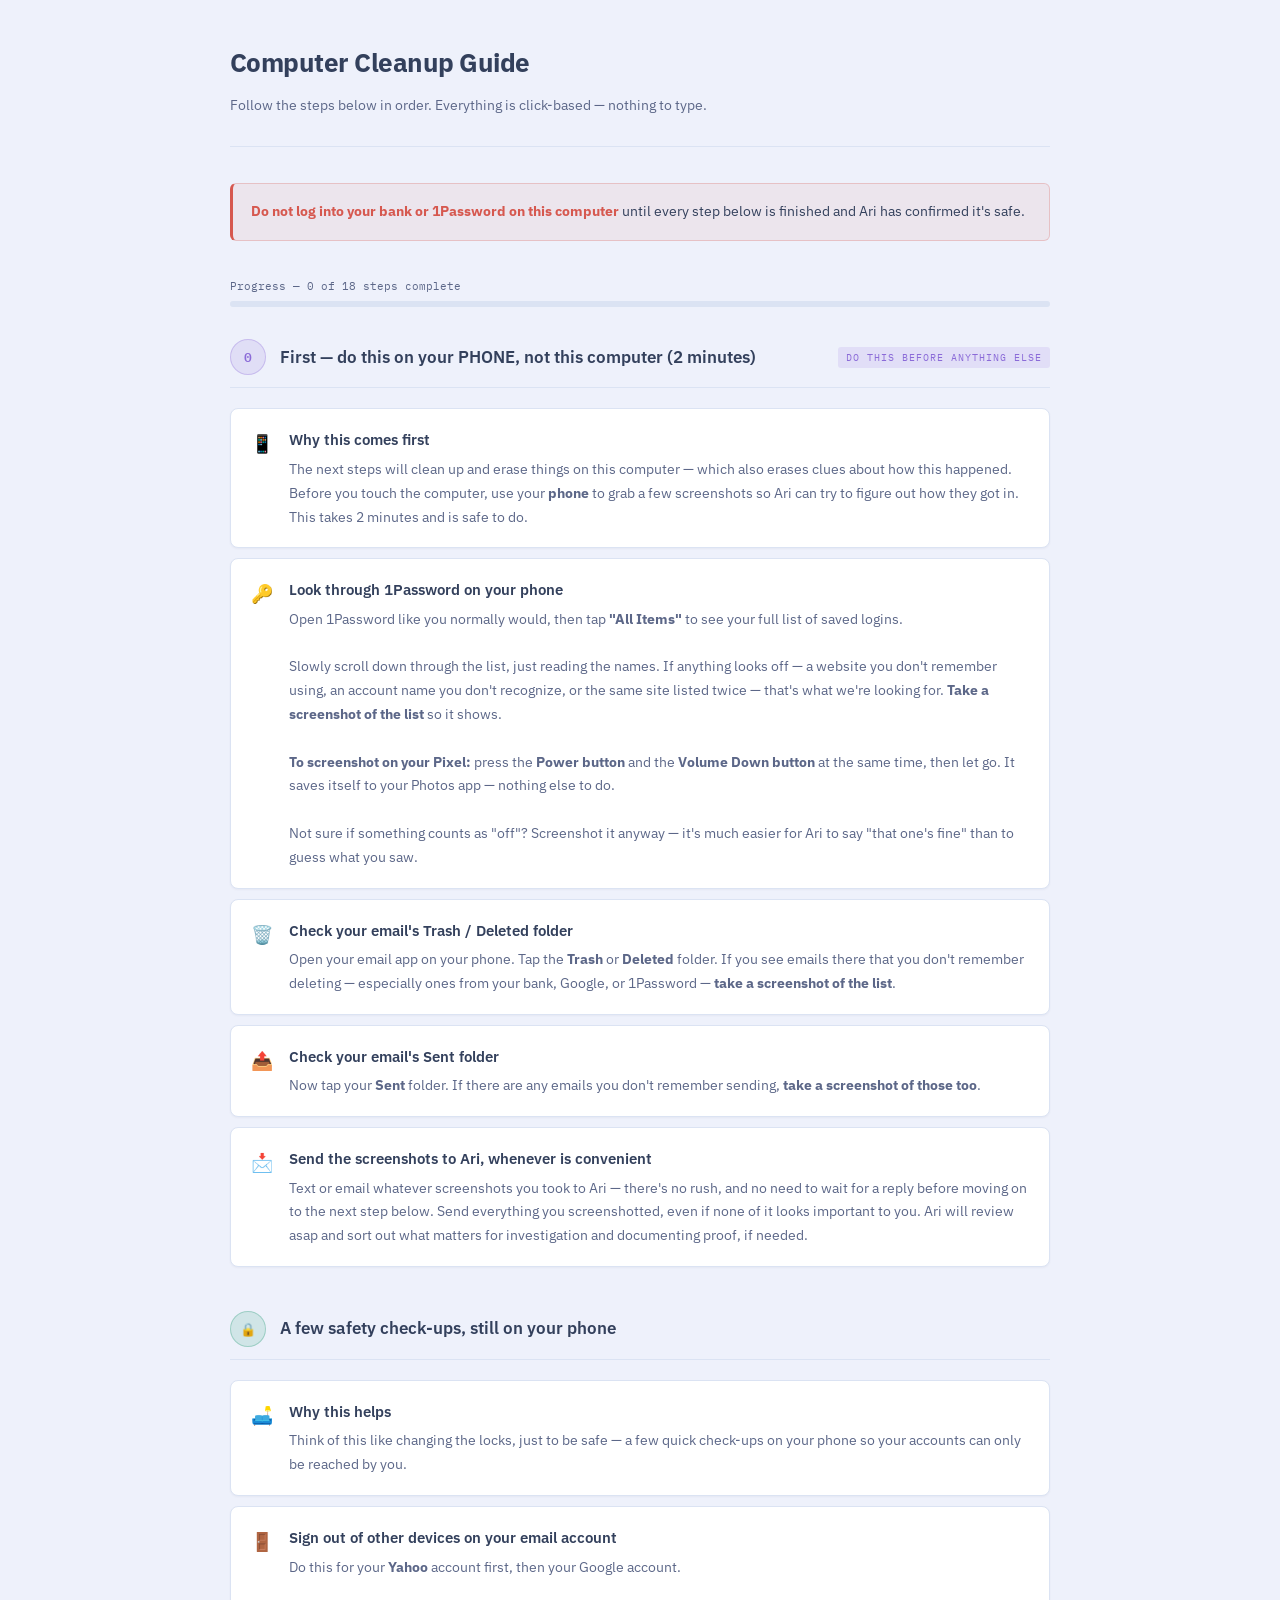
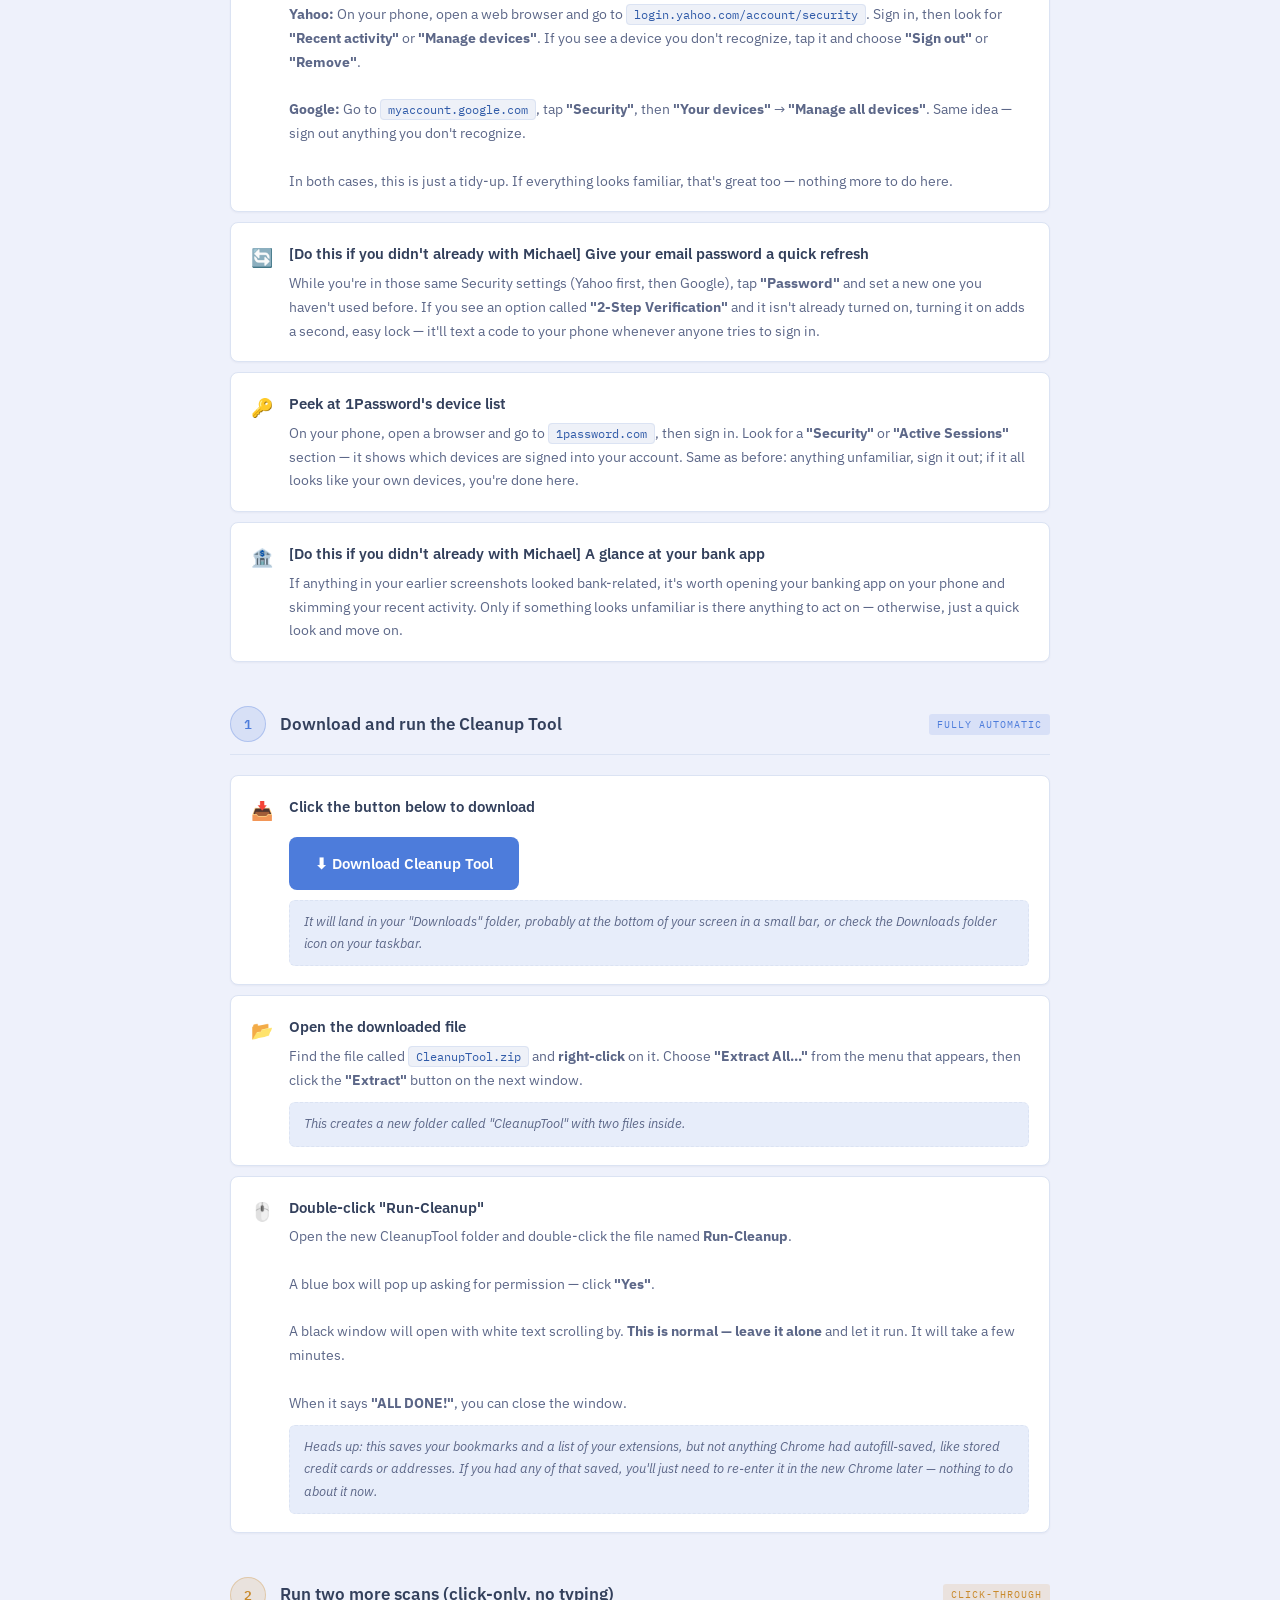
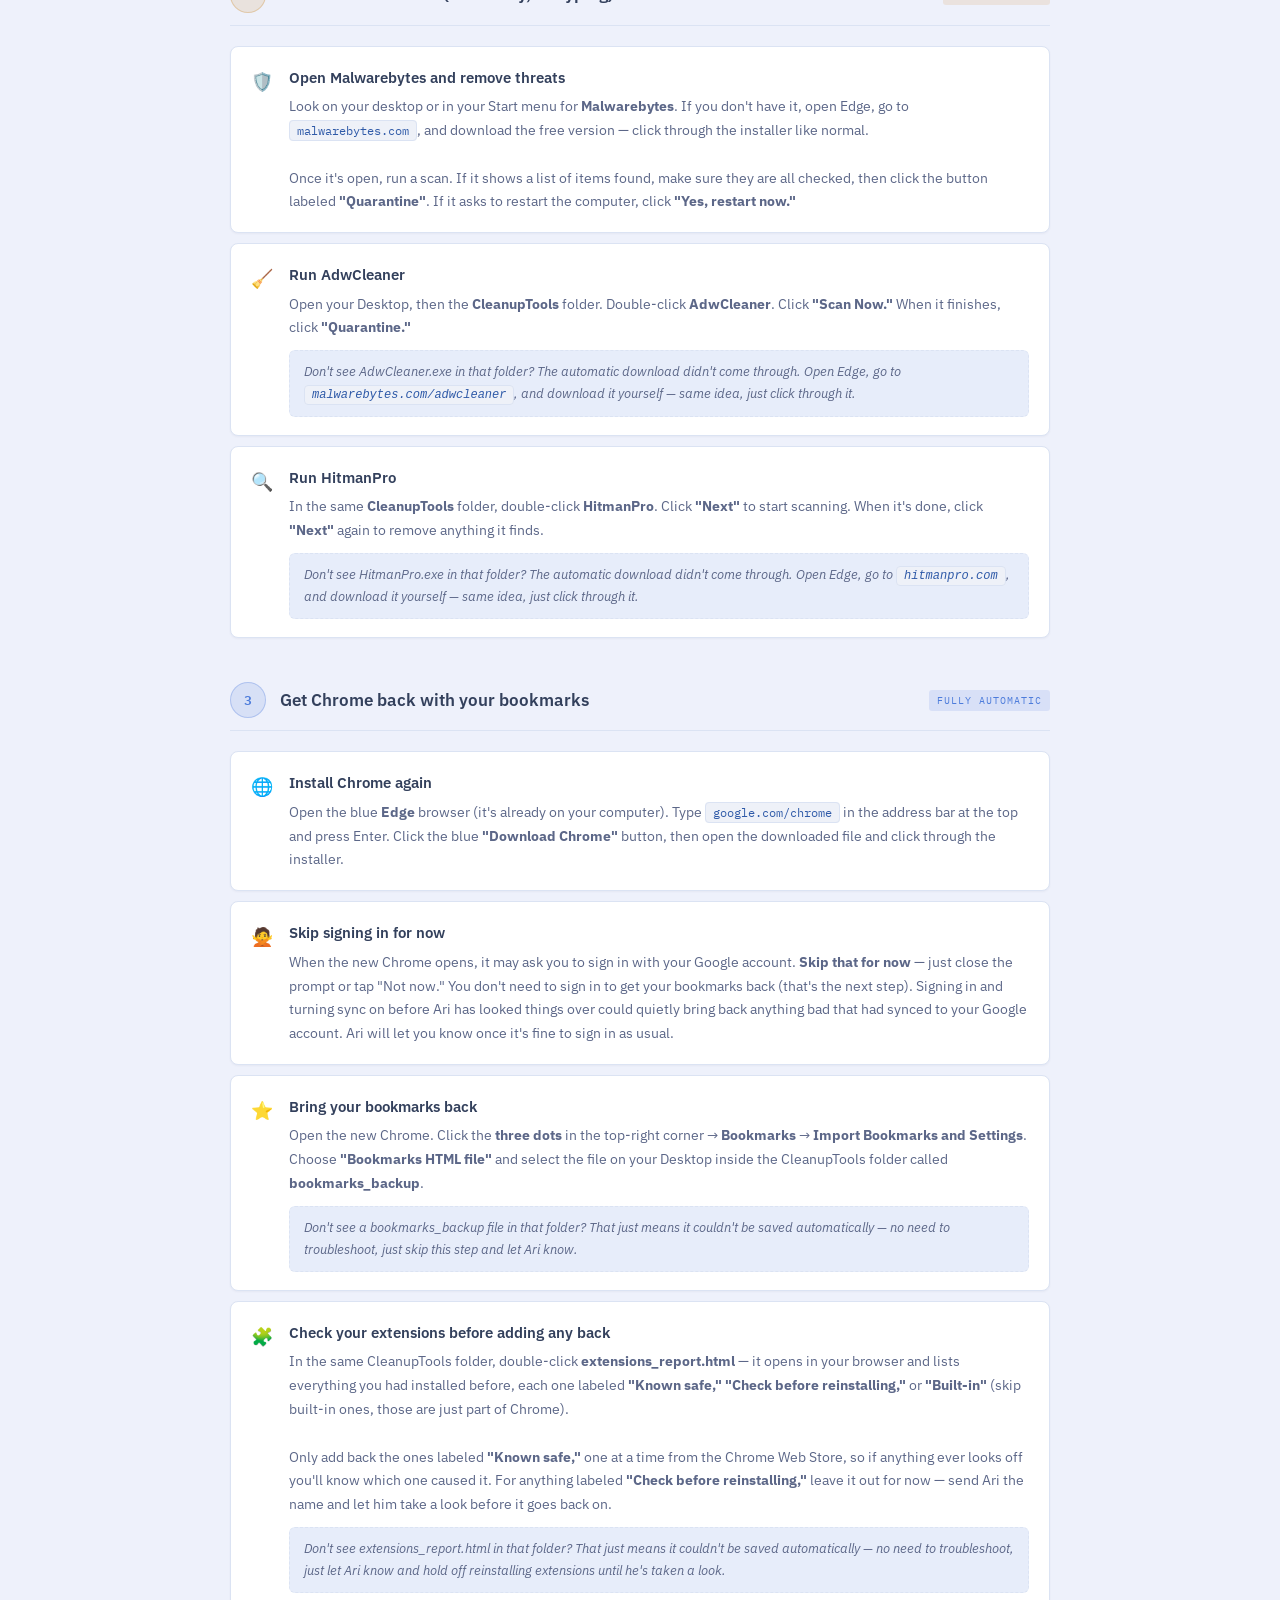
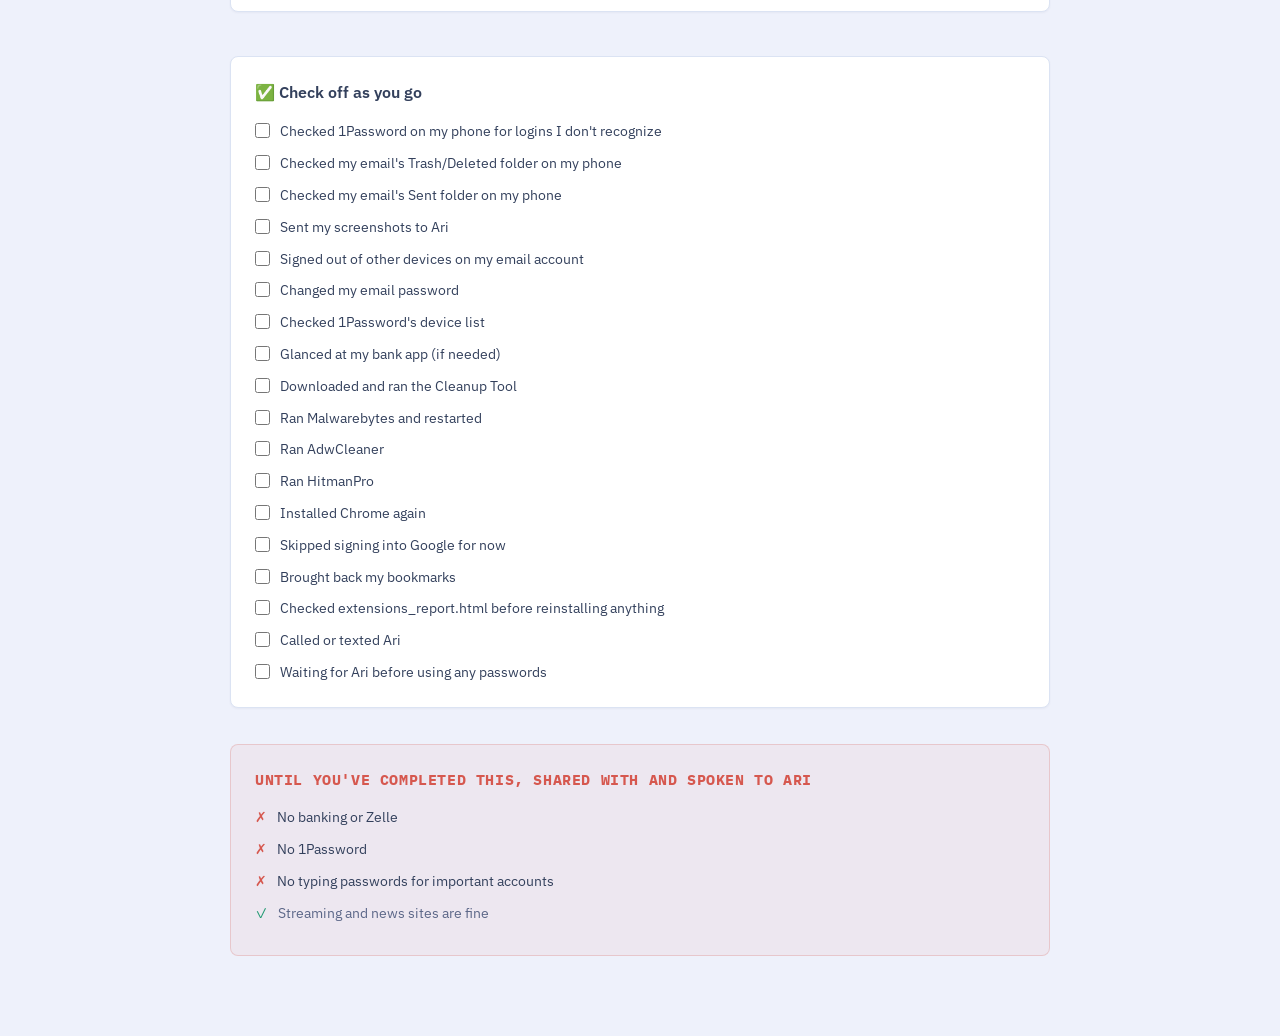
==== commit fe94fa51: "Reference extensions_report.html in the guide The cleanup script generates this report but nothing i" ====
--- a/index.html
+++ b/index.html
@@ -66,7 +66,7 @@
     <strong>Do not log into your bank or 1Password on this computer</strong> until every step below is finished and Ari has confirmed it's safe.
   </div>
 
-  <div class="progress-label" id="progress-label">Progress — 0 of 17 steps complete</div>
+  <div class="progress-label" id="progress-label">Progress — 0 of 18 steps complete</div>
   <div class="progress-bar-wrap"><div class="progress-bar" id="progress-bar"></div></div>
 
   <!-- STEP 0: EVIDENCE -->
@@ -314,6 +314,18 @@
         <div class="step-desc">
           Open the new Chrome. Click the <strong>three dots</strong> in the top-right corner → <strong>Bookmarks</strong> → <strong>Import Bookmarks and Settings</strong>. Choose <strong>"Bookmarks HTML file"</strong> and select the file on your Desktop inside the CleanupTools folder called <strong>bookmarks_backup</strong>.
           <div class="screenshot-note">Don't see a bookmarks_backup file in that folder? That just means it couldn't be saved automatically — no need to troubleshoot, just skip this step and let Ari know.</div>
+        </div>
+      </div>
+    </div>
+
+    <div class="step">
+      <div class="step-icon">🧩</div>
+      <div class="step-content">
+        <div class="step-title">Check your extensions before adding any back</div>
+        <div class="step-desc">
+          In the same CleanupTools folder, double-click <strong>extensions_report.html</strong> — it opens in your browser and lists everything you had installed before, each one labeled <strong>"Known safe,"</strong> <strong>"Check before reinstalling,"</strong> or <strong>"Built-in"</strong> (skip built-in ones, those are just part of Chrome).<br><br>
+          Only add back the ones labeled <strong>"Known safe,"</strong> one at a time from the Chrome Web Store, so if anything ever looks off you'll know which one caused it. For anything labeled <strong>"Check before reinstalling,"</strong> leave it out for now — send Ari the name and let him take a look before it goes back on.
+          <div class="screenshot-note">Don't see extensions_report.html in that folder? That just means it couldn't be saved automatically — no need to troubleshoot, just let Ari know and hold off reinstalling extensions until he's taken a look.</div>
         </div>
       </div>
     </div>
@@ -338,6 +350,7 @@
       <label class="check-item"><input type="checkbox" onchange="updateProgress()"> Installed Chrome again</label>
       <label class="check-item"><input type="checkbox" onchange="updateProgress()"> Skipped signing into Google for now</label>
       <label class="check-item"><input type="checkbox" onchange="updateProgress()"> Brought back my bookmarks</label>
+      <label class="check-item"><input type="checkbox" onchange="updateProgress()"> Checked extensions_report.html before reinstalling anything</label>
       <label class="check-item"><input type="checkbox" onchange="updateProgress()"> Called or texted Ari</label>
       <label class="check-item"><input type="checkbox" onchange="updateProgress()"> Waiting for Ari before using any passwords</label>
     </div>
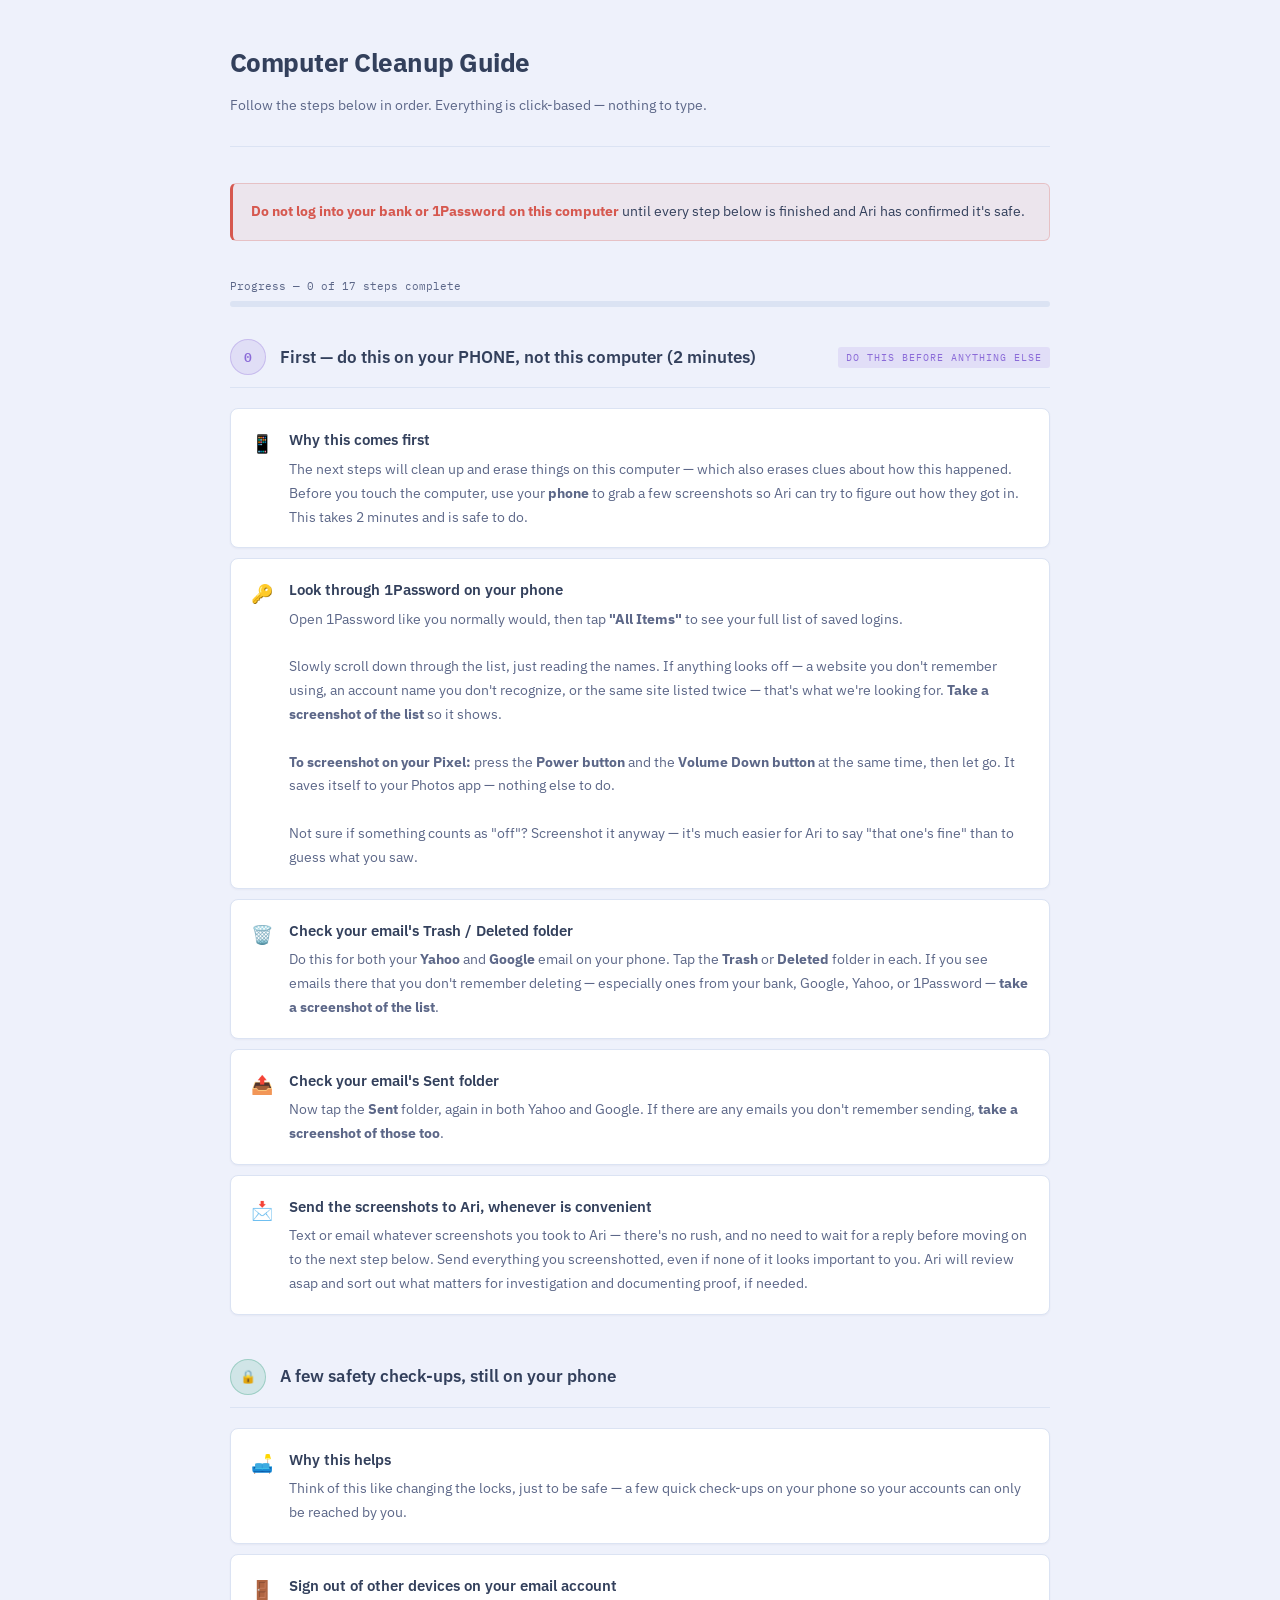
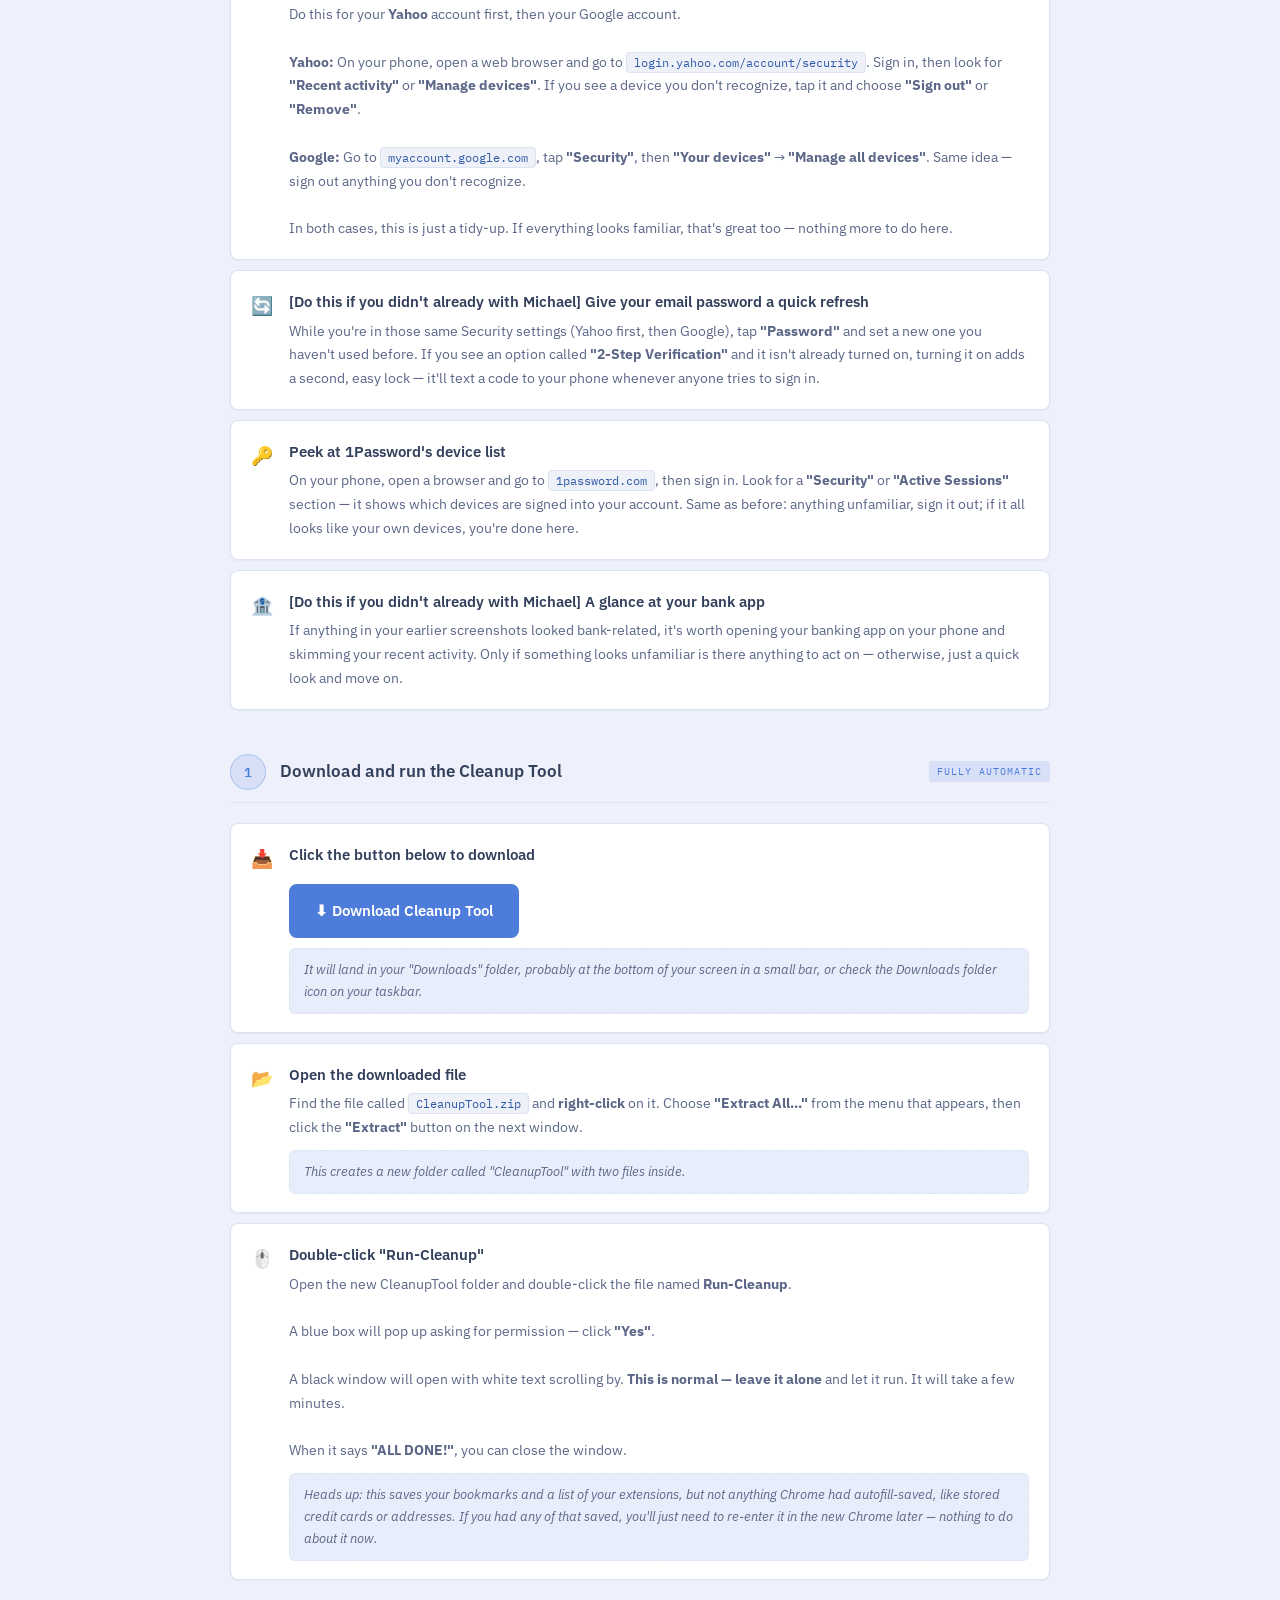
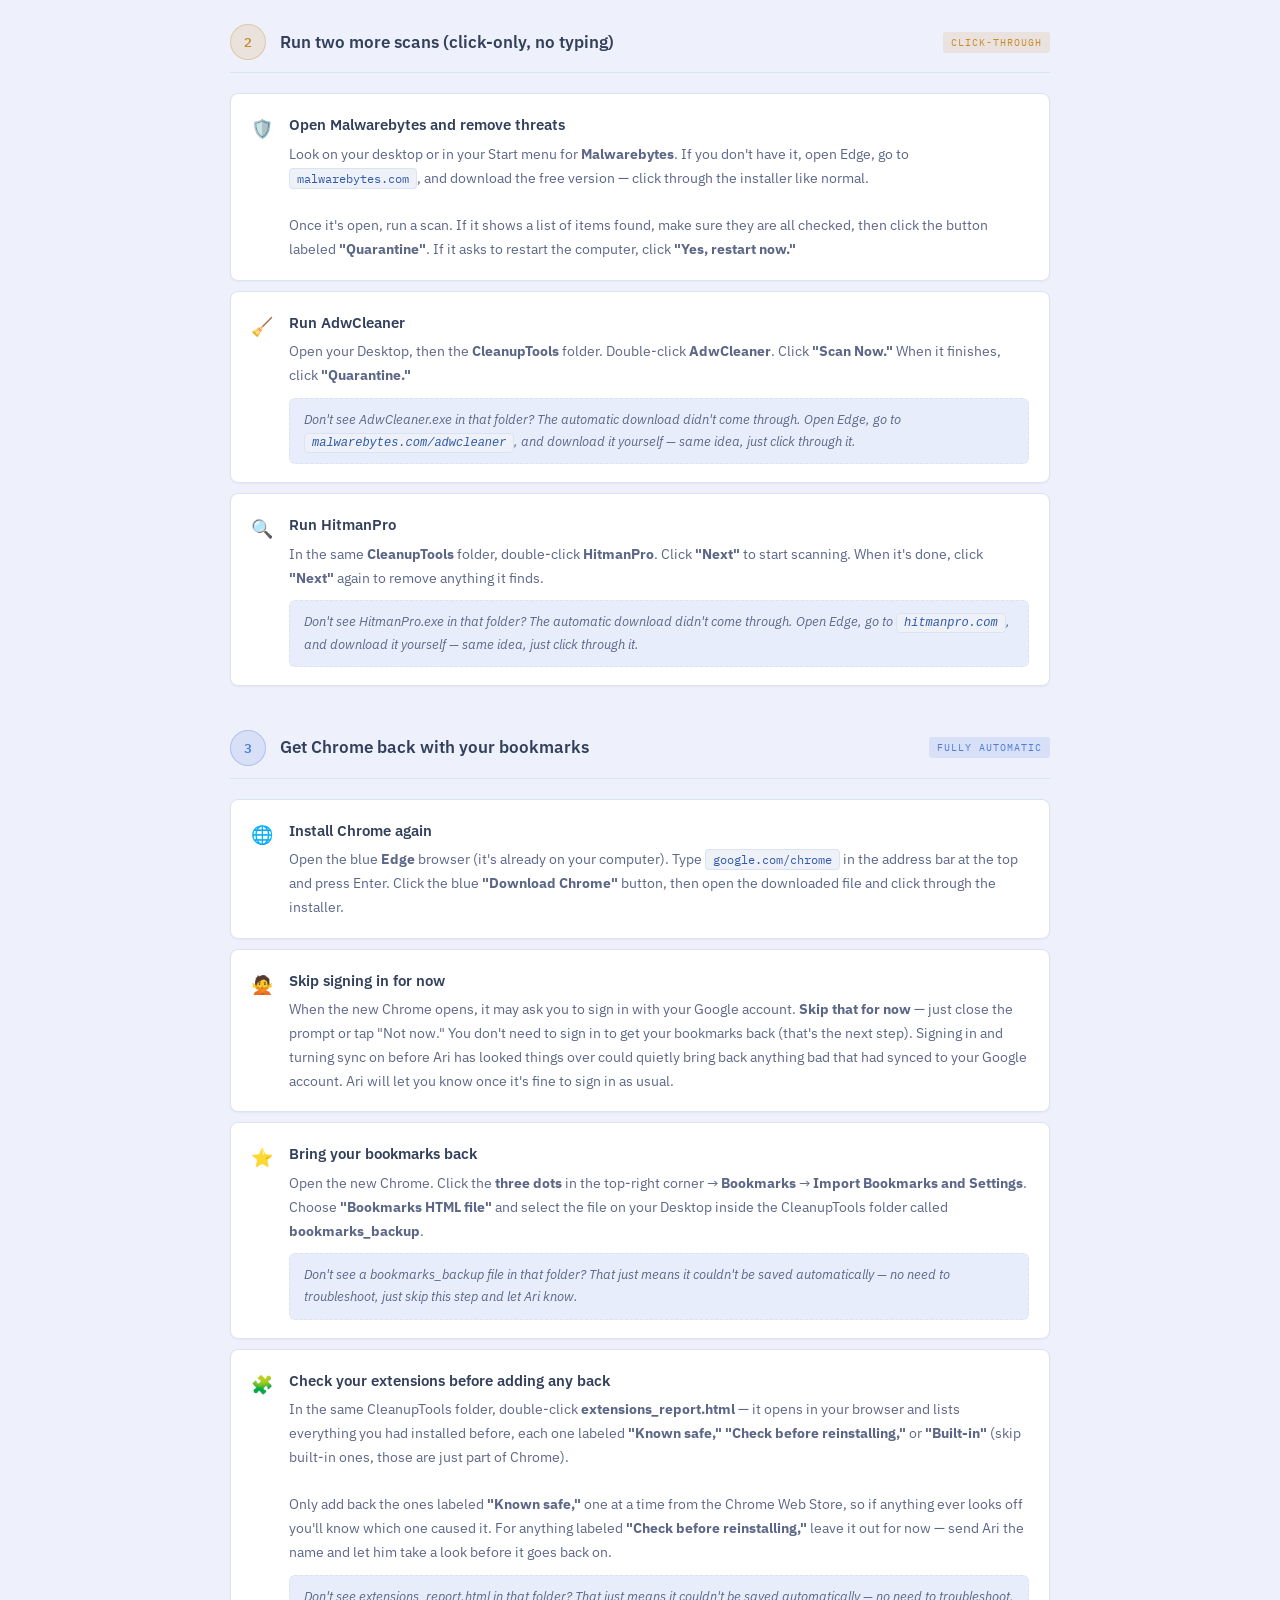
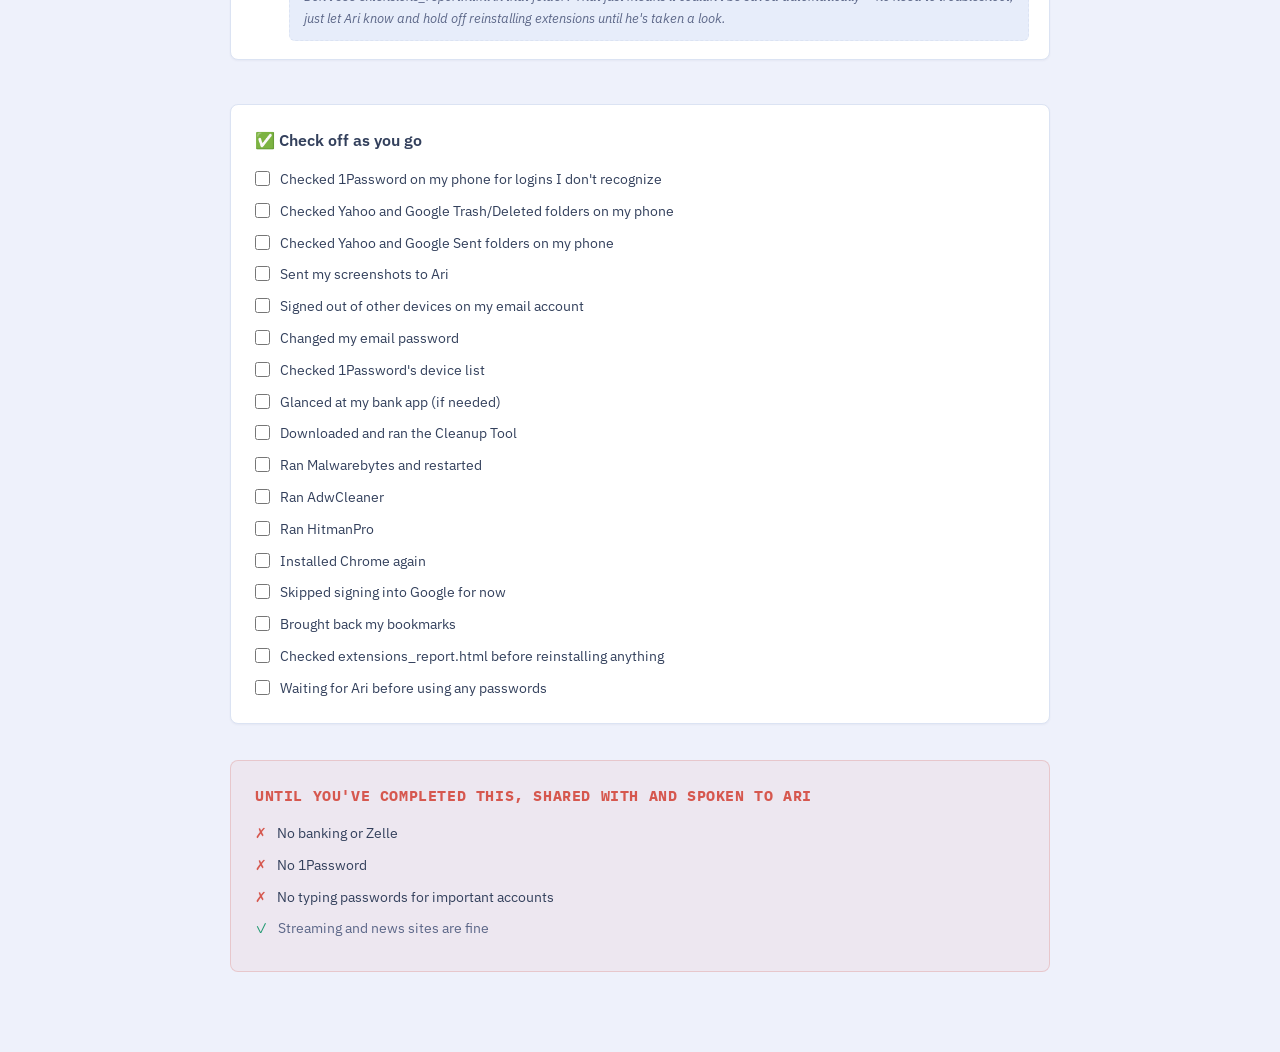
==== commit 7ae61e40: "Make Trash/Sent checks cover both accounts, drop stray checklist item The evidence-gathering email s" ====
--- a/index.html
+++ b/index.html
@@ -66,7 +66,7 @@
     <strong>Do not log into your bank or 1Password on this computer</strong> until every step below is finished and Ari has confirmed it's safe.
   </div>
 
-  <div class="progress-label" id="progress-label">Progress — 0 of 18 steps complete</div>
+  <div class="progress-label" id="progress-label">Progress — 0 of 17 steps complete</div>
   <div class="progress-bar-wrap"><div class="progress-bar" id="progress-bar"></div></div>
 
   <!-- STEP 0: EVIDENCE -->
@@ -105,7 +105,7 @@
       <div class="step-content">
         <div class="step-title">Check your email's Trash / Deleted folder</div>
         <div class="step-desc">
-          Open your email app on your phone. Tap the <strong>Trash</strong> or <strong>Deleted</strong> folder. If you see emails there that you don't remember deleting — especially ones from your bank, Google, or 1Password — <strong>take a screenshot of the list</strong>.
+          Do this for both your <strong>Yahoo</strong> and <strong>Google</strong> email on your phone. Tap the <strong>Trash</strong> or <strong>Deleted</strong> folder in each. If you see emails there that you don't remember deleting — especially ones from your bank, Google, Yahoo, or 1Password — <strong>take a screenshot of the list</strong>.
         </div>
       </div>
     </div>
@@ -115,7 +115,7 @@
       <div class="step-content">
         <div class="step-title">Check your email's Sent folder</div>
         <div class="step-desc">
-          Now tap your <strong>Sent</strong> folder. If there are any emails you don't remember sending, <strong>take a screenshot of those too</strong>.
+          Now tap the <strong>Sent</strong> folder, again in both Yahoo and Google. If there are any emails you don't remember sending, <strong>take a screenshot of those too</strong>.
         </div>
       </div>
     </div>
@@ -336,8 +336,8 @@
     <div style="font-weight:600; margin-bottom:14px; color:var(--text);">✅ Check off as you go</div>
     <div class="checklist" id="checklist">
       <label class="check-item"><input type="checkbox" onchange="updateProgress()"> Checked 1Password on my phone for logins I don't recognize</label>
-      <label class="check-item"><input type="checkbox" onchange="updateProgress()"> Checked my email's Trash/Deleted folder on my phone</label>
-      <label class="check-item"><input type="checkbox" onchange="updateProgress()"> Checked my email's Sent folder on my phone</label>
+      <label class="check-item"><input type="checkbox" onchange="updateProgress()"> Checked Yahoo and Google Trash/Deleted folders on my phone</label>
+      <label class="check-item"><input type="checkbox" onchange="updateProgress()"> Checked Yahoo and Google Sent folders on my phone</label>
       <label class="check-item"><input type="checkbox" onchange="updateProgress()"> Sent my screenshots to Ari</label>
       <label class="check-item"><input type="checkbox" onchange="updateProgress()"> Signed out of other devices on my email account</label>
       <label class="check-item"><input type="checkbox" onchange="updateProgress()"> Changed my email password</label>
@@ -351,7 +351,6 @@
       <label class="check-item"><input type="checkbox" onchange="updateProgress()"> Skipped signing into Google for now</label>
       <label class="check-item"><input type="checkbox" onchange="updateProgress()"> Brought back my bookmarks</label>
       <label class="check-item"><input type="checkbox" onchange="updateProgress()"> Checked extensions_report.html before reinstalling anything</label>
-      <label class="check-item"><input type="checkbox" onchange="updateProgress()"> Called or texted Ari</label>
       <label class="check-item"><input type="checkbox" onchange="updateProgress()"> Waiting for Ari before using any passwords</label>
     </div>
   </div>
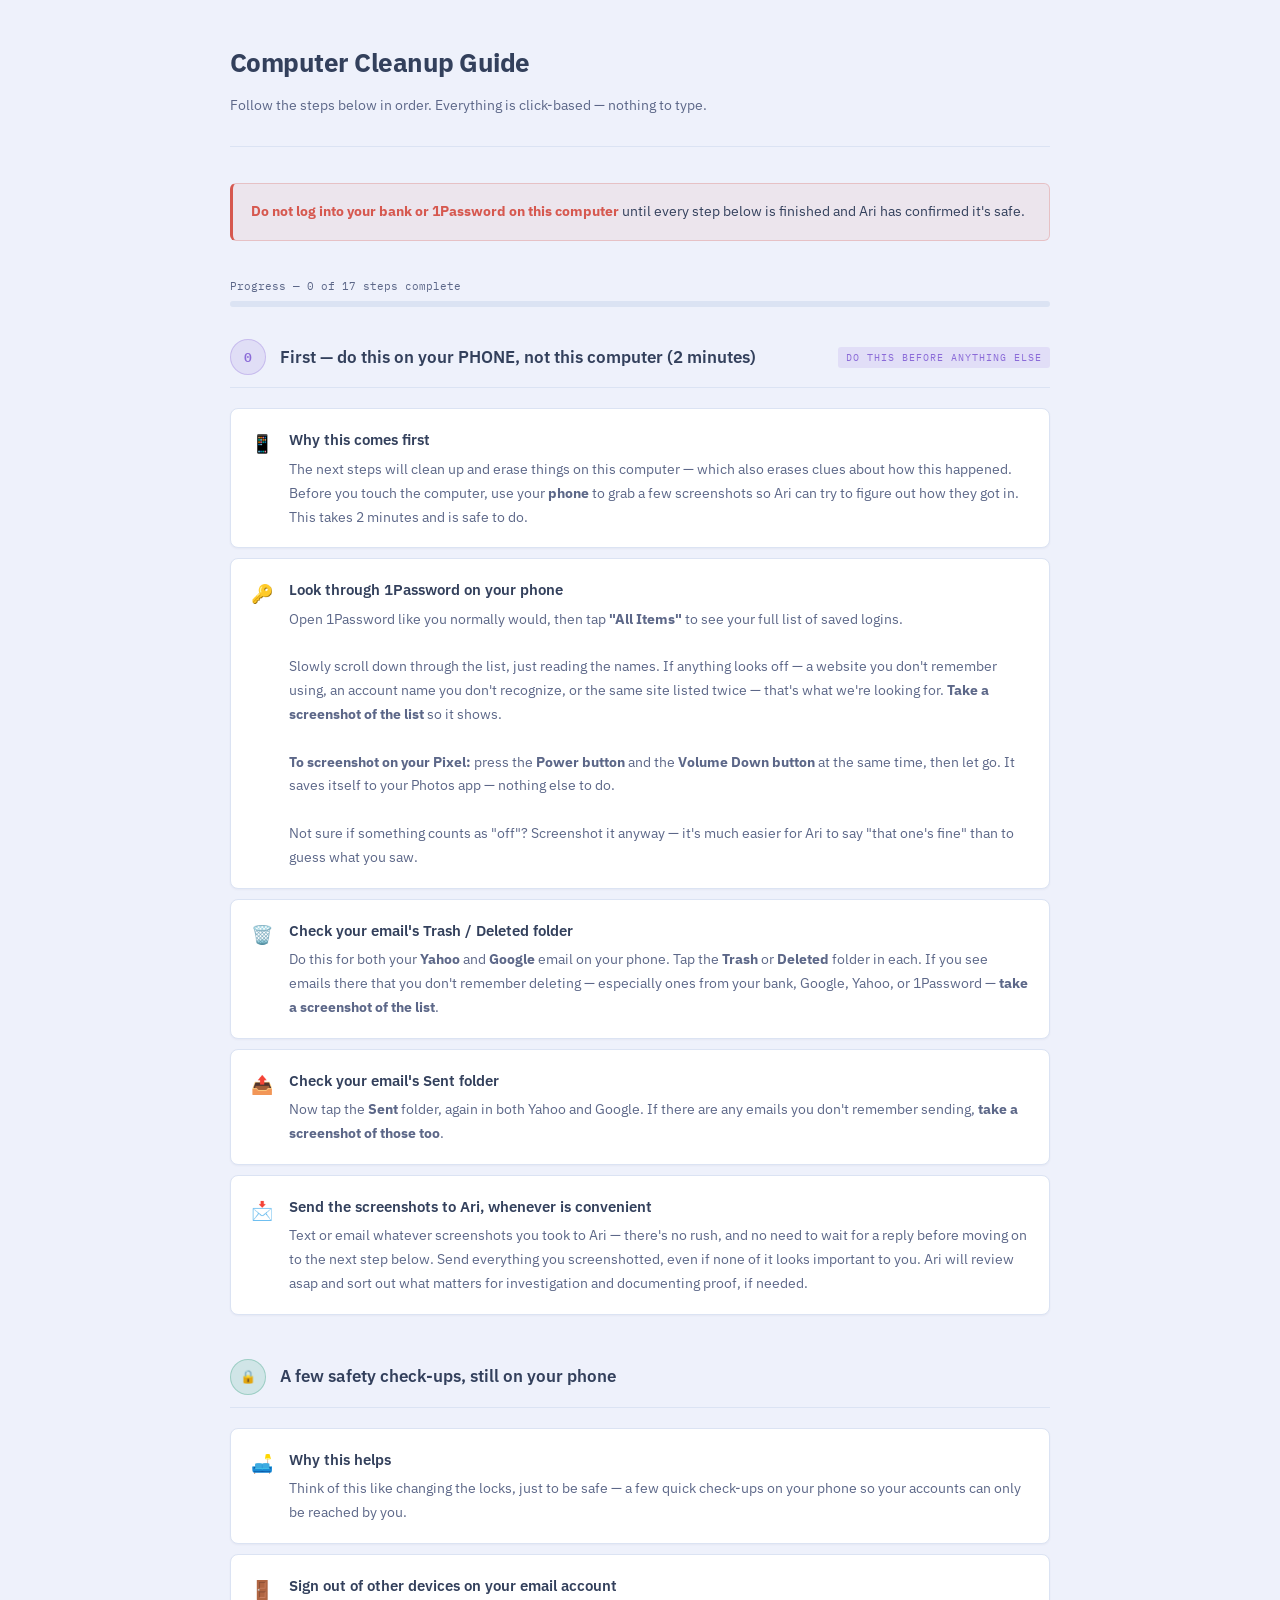
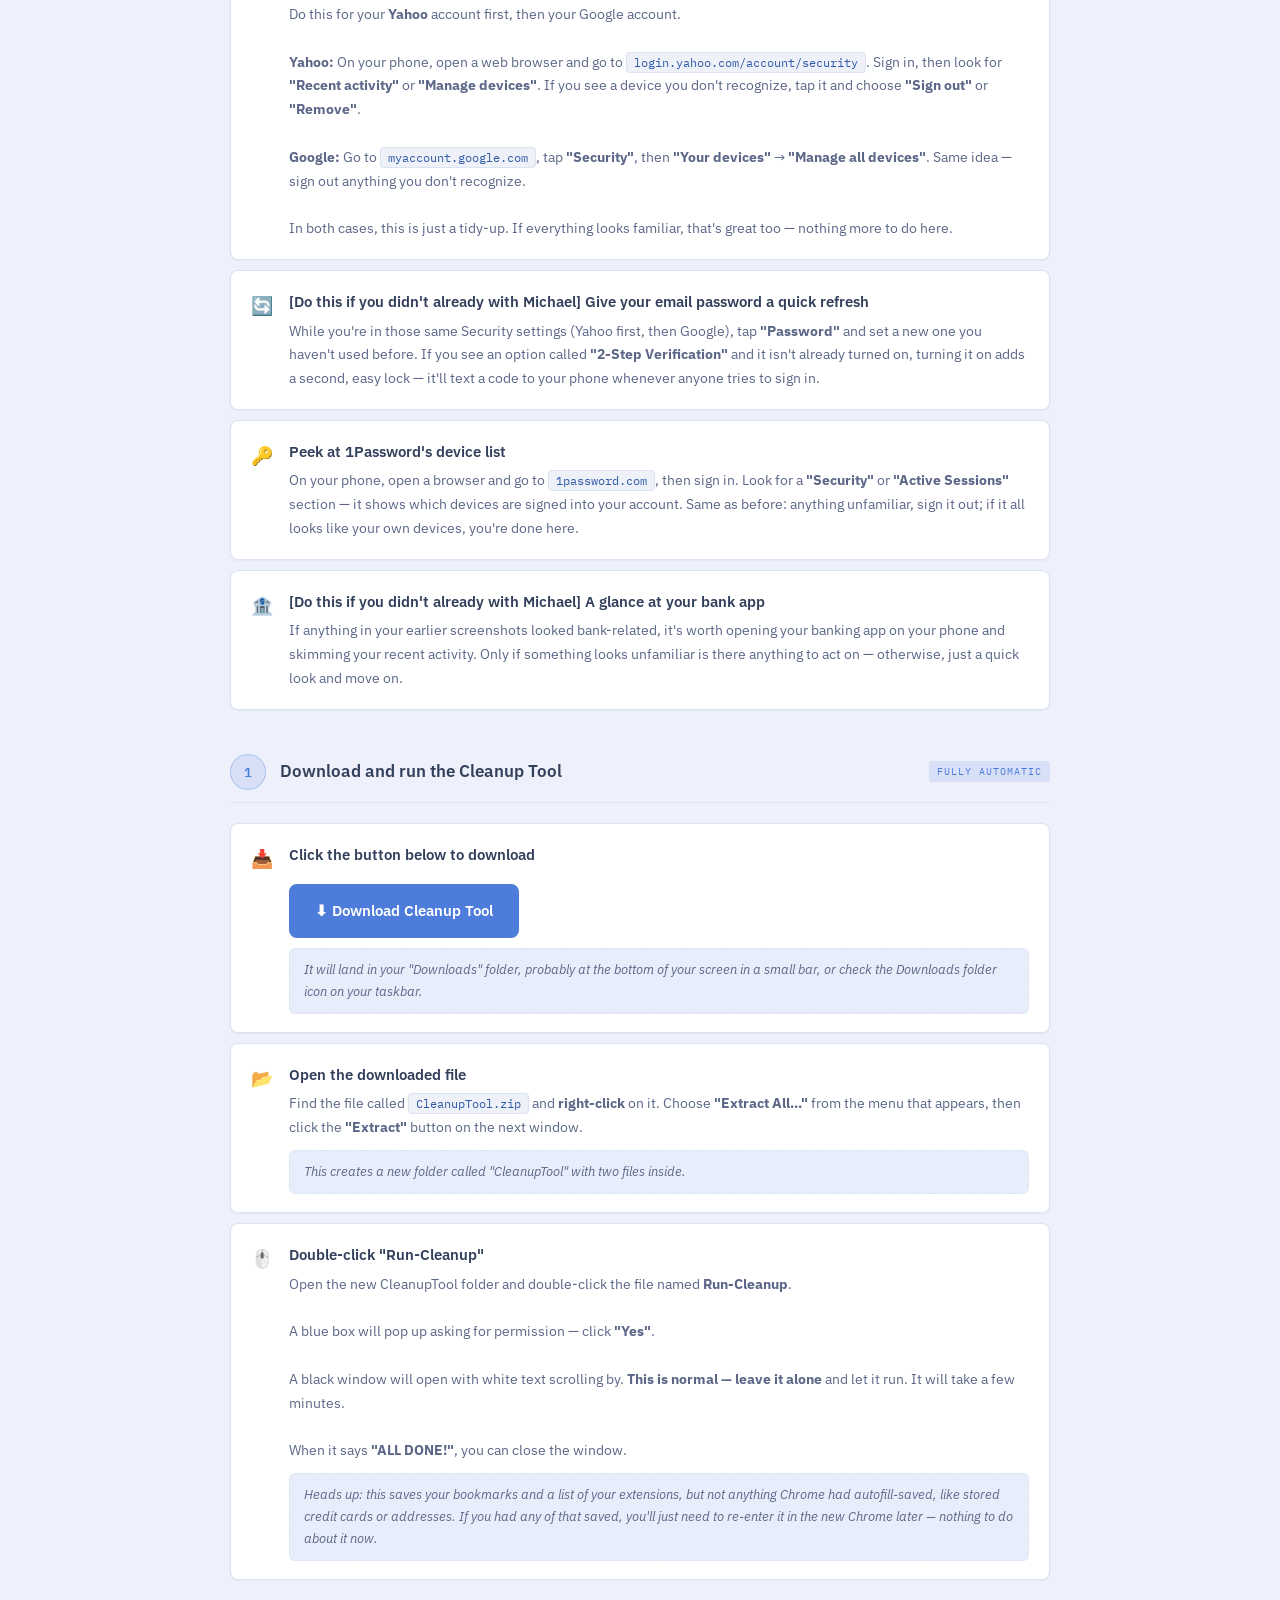
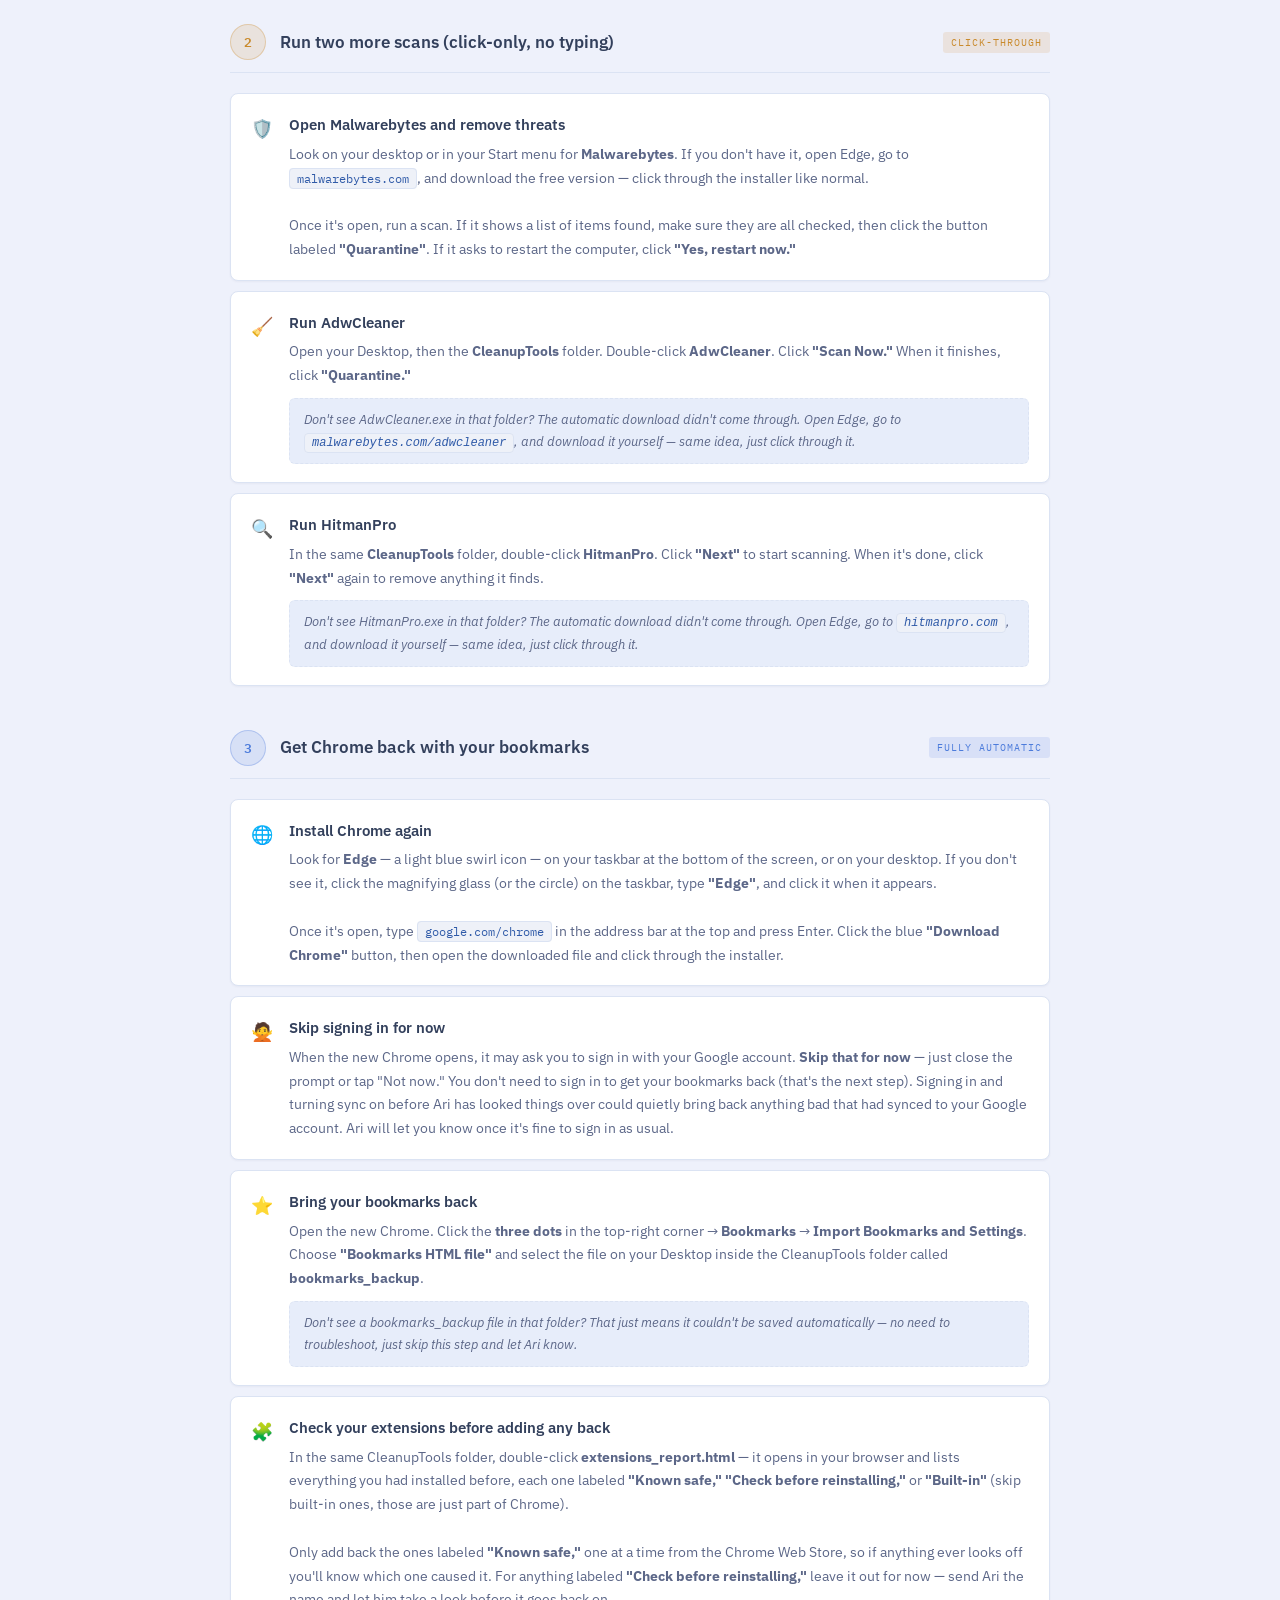
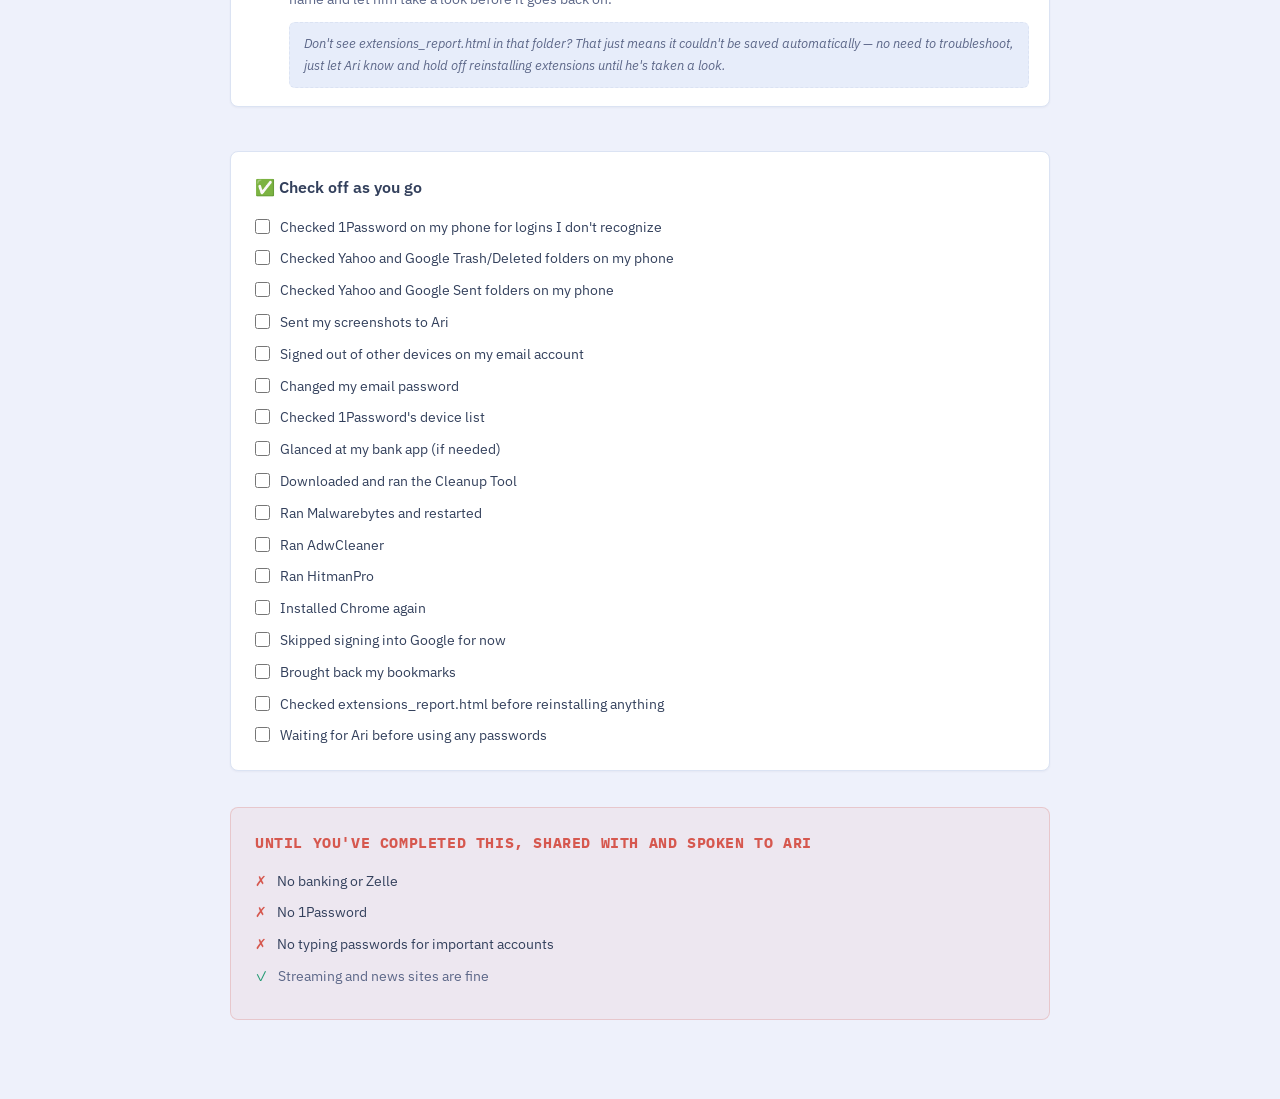
==== commit 7c2beaae: "Give explicit directions for finding Edge Co-Authored-By: Claude Sonnet 5 <noreply@anthropic.com> Cl" ====
--- a/index.html
+++ b/index.html
@@ -292,7 +292,8 @@
       <div class="step-content">
         <div class="step-title">Install Chrome again</div>
         <div class="step-desc">
-          Open the blue <strong>Edge</strong> browser (it's already on your computer). Type <code>google.com/chrome</code> in the address bar at the top and press Enter. Click the blue <strong>"Download Chrome"</strong> button, then open the downloaded file and click through the installer.
+          Look for <strong>Edge</strong> — a light blue swirl icon — on your taskbar at the bottom of the screen, or on your desktop. If you don't see it, click the magnifying glass (or the circle) on the taskbar, type <strong>"Edge"</strong>, and click it when it appears.<br><br>
+          Once it's open, type <code>google.com/chrome</code> in the address bar at the top and press Enter. Click the blue <strong>"Download Chrome"</strong> button, then open the downloaded file and click through the installer.
         </div>
       </div>
     </div>
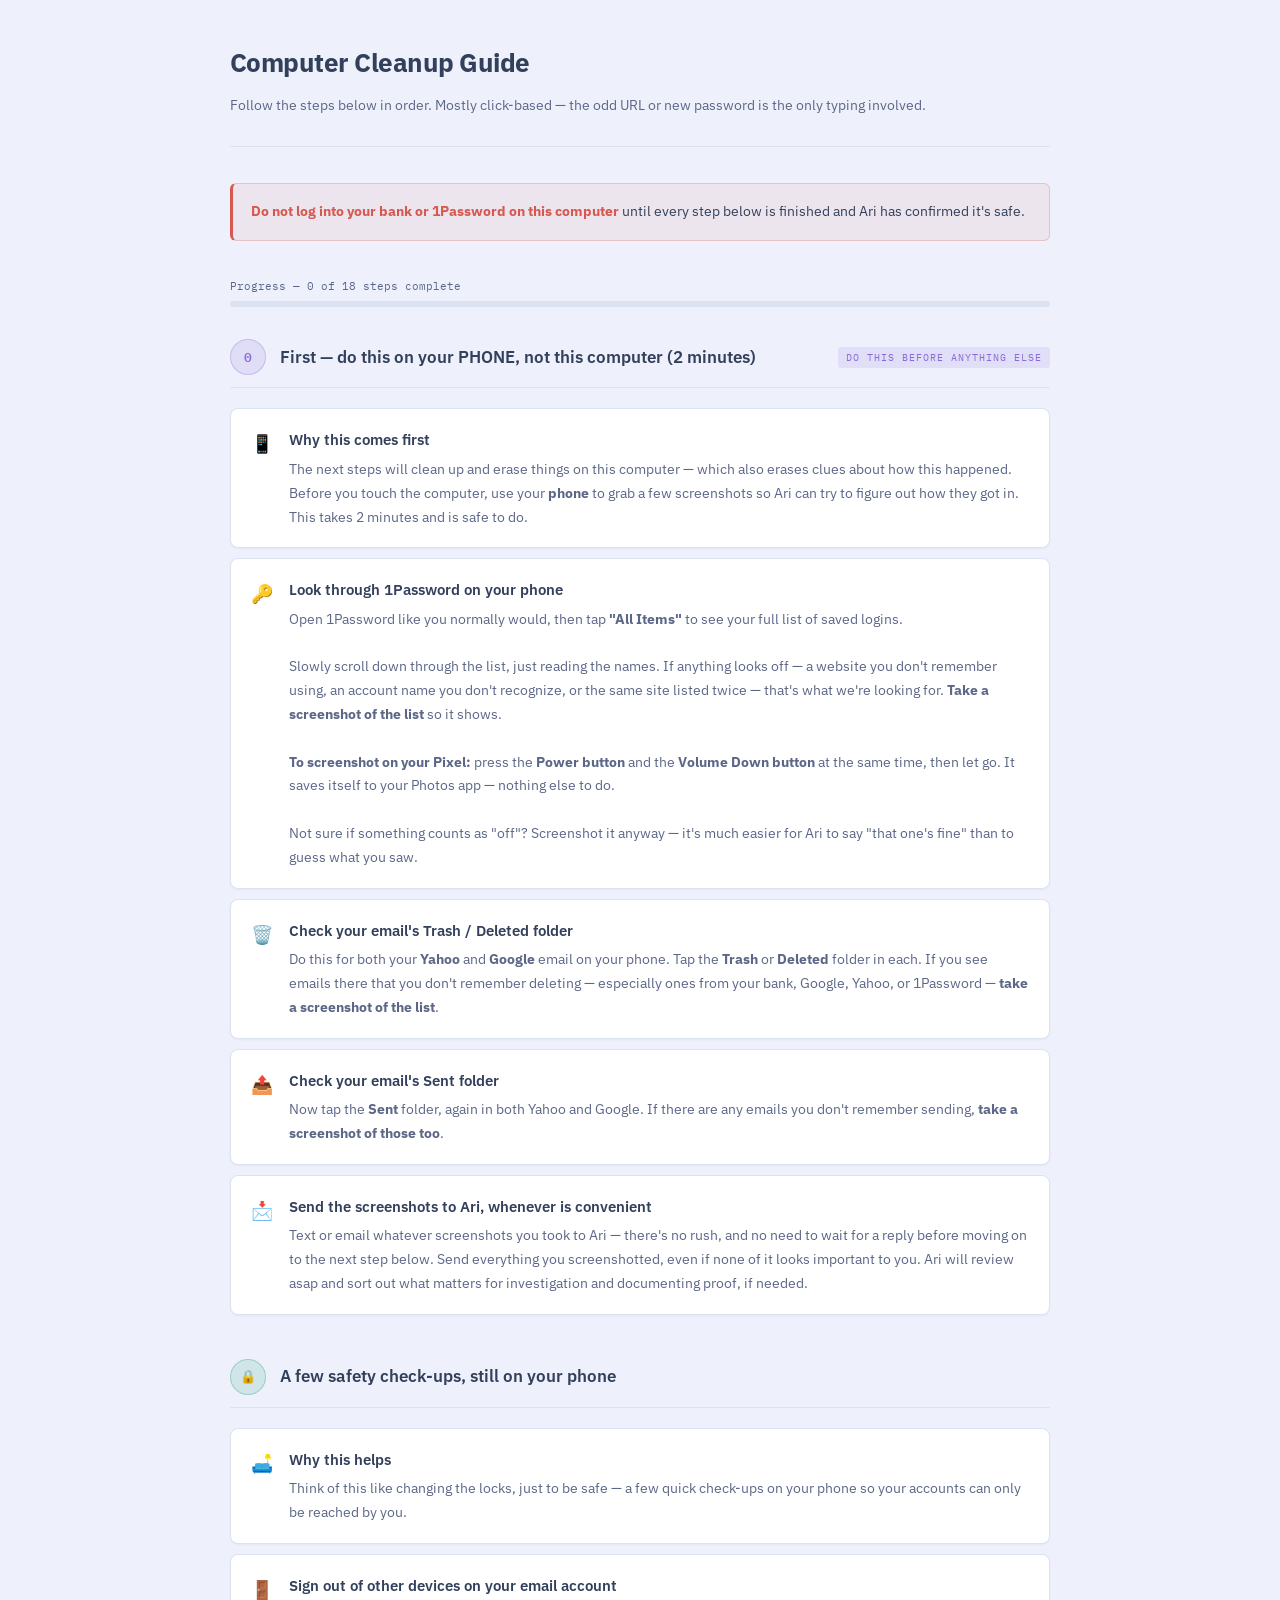
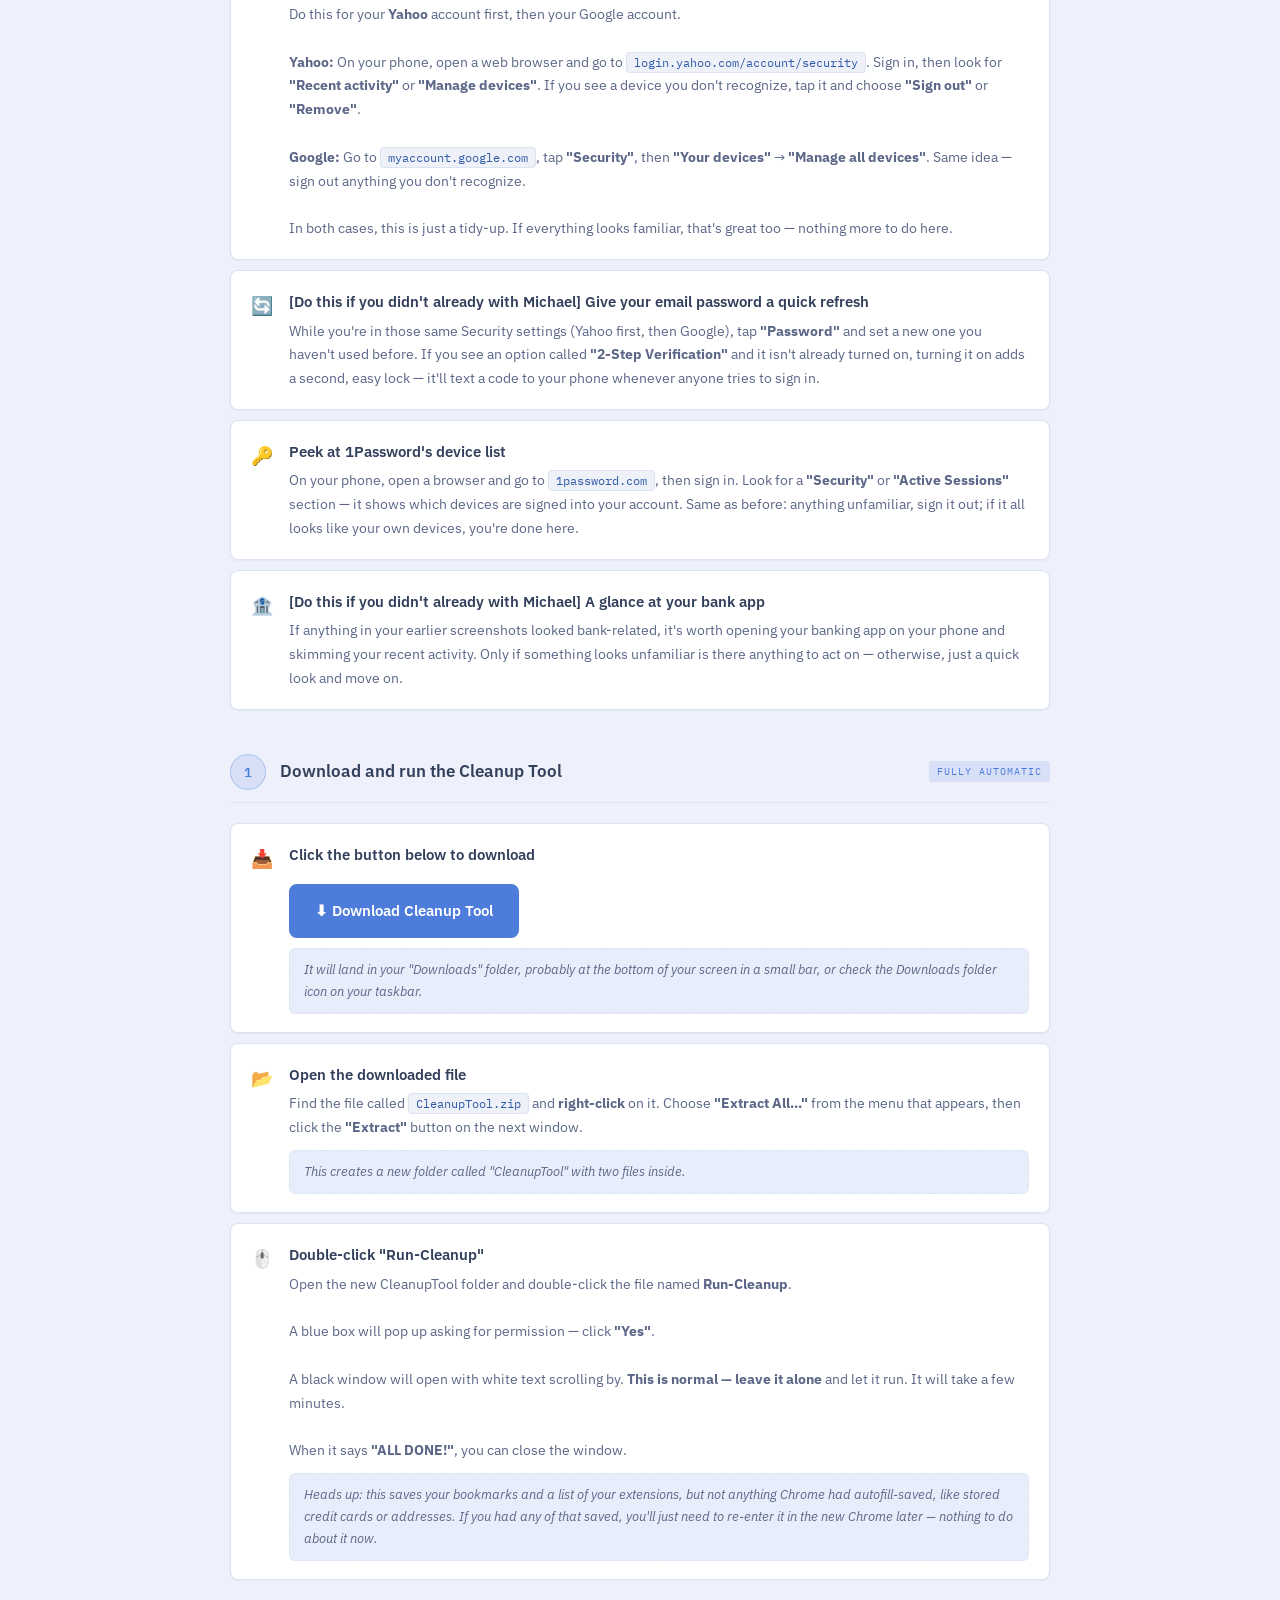
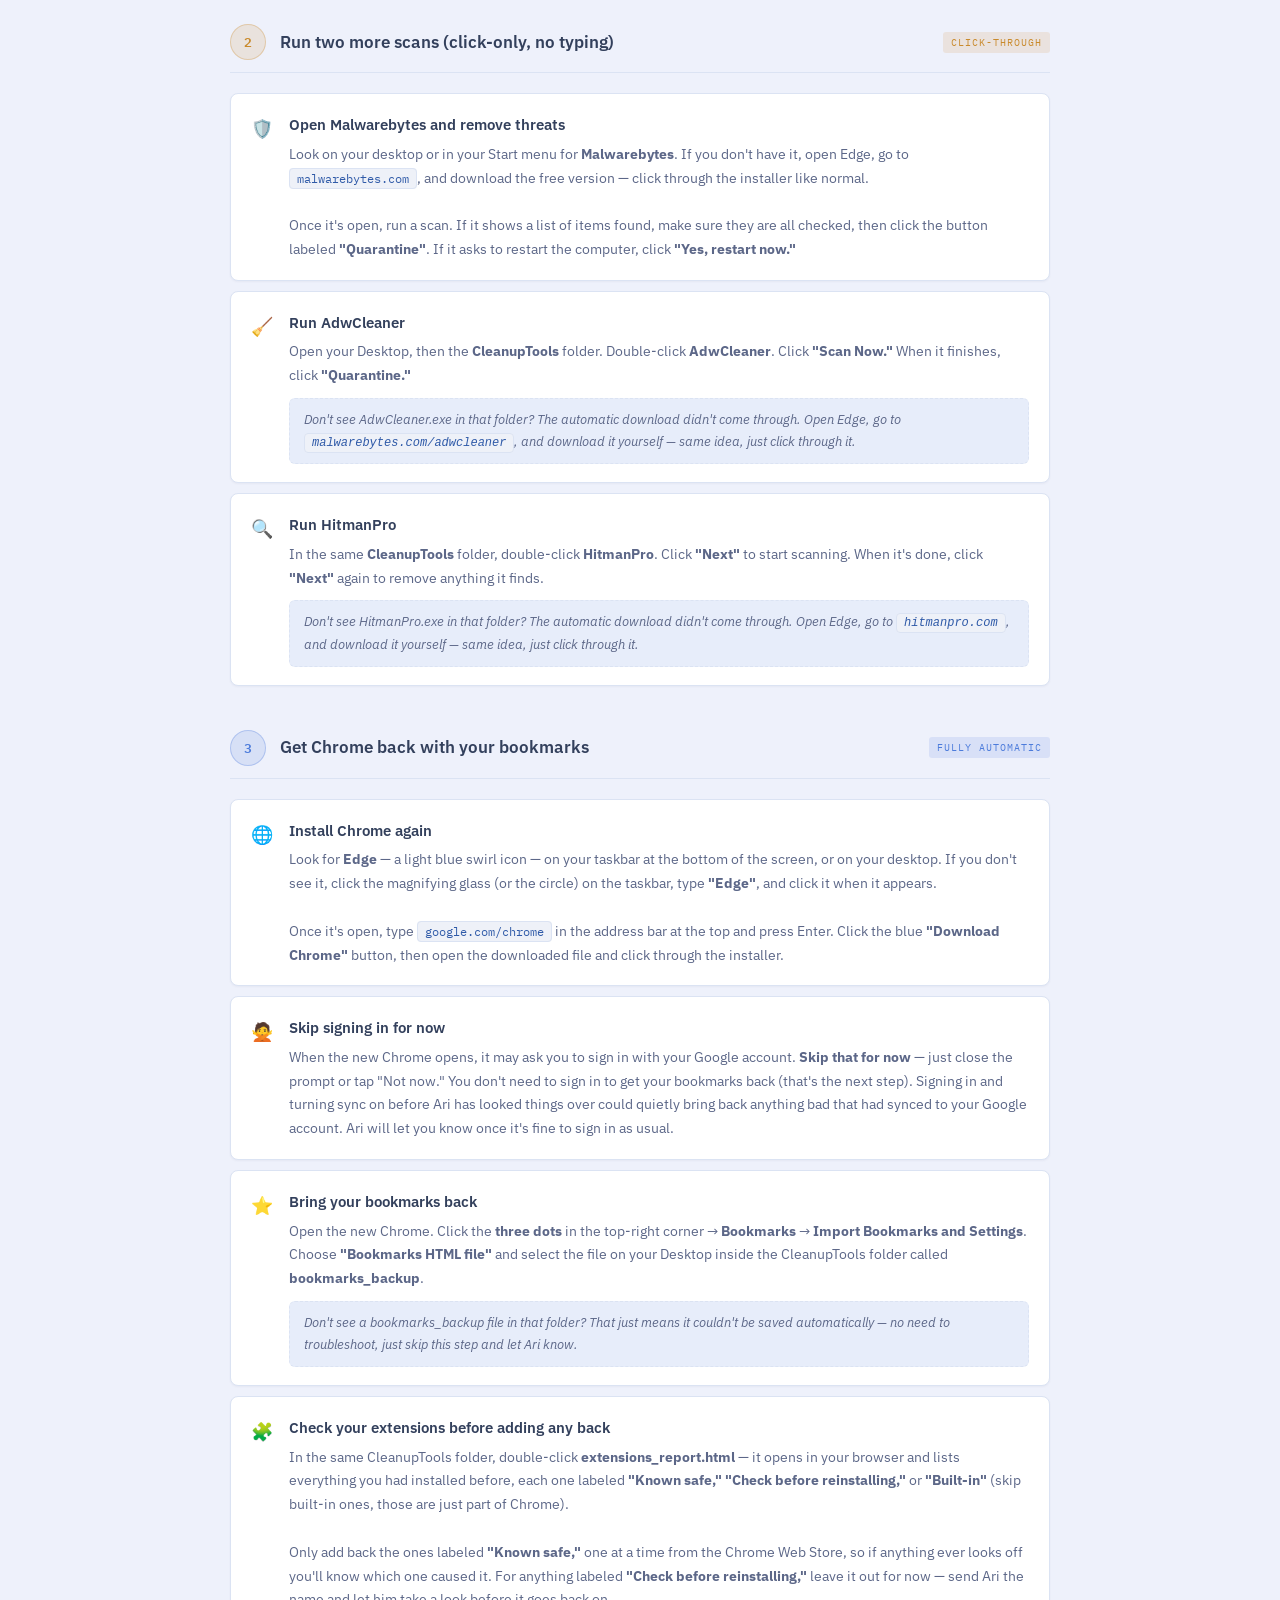
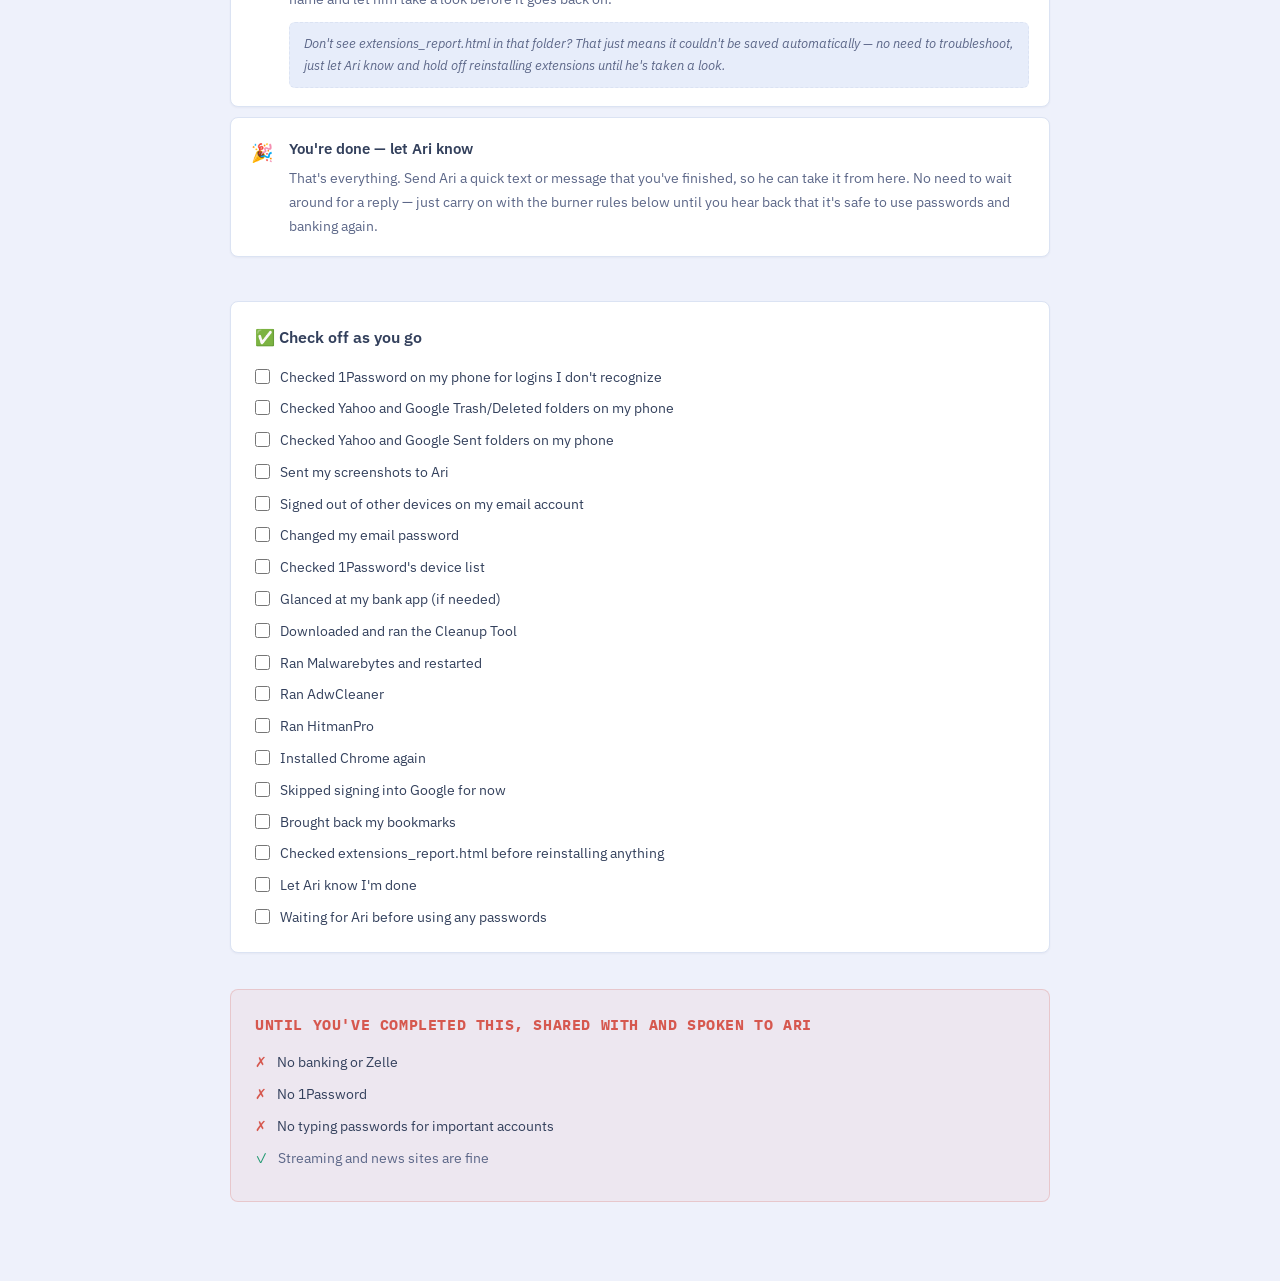
==== commit e8875b00: "Add closing step and fix inaccurate "nothing to type" subtitle The guide previously ended silently a" ====
--- a/index.html
+++ b/index.html
@@ -59,14 +59,14 @@
 
   <header>
     <h1>Computer Cleanup Guide</h1>
-    <p class="subtitle">Follow the steps below in order. Everything is click-based — nothing to type.</p>
+    <p class="subtitle">Follow the steps below in order. Mostly click-based — the odd URL or new password is the only typing involved.</p>
   </header>
 
   <div class="warning-box">
     <strong>Do not log into your bank or 1Password on this computer</strong> until every step below is finished and Ari has confirmed it's safe.
   </div>
 
-  <div class="progress-label" id="progress-label">Progress — 0 of 17 steps complete</div>
+  <div class="progress-label" id="progress-label">Progress — 0 of 18 steps complete</div>
   <div class="progress-bar-wrap"><div class="progress-bar" id="progress-bar"></div></div>
 
   <!-- STEP 0: EVIDENCE -->
@@ -327,6 +327,16 @@
           In the same CleanupTools folder, double-click <strong>extensions_report.html</strong> — it opens in your browser and lists everything you had installed before, each one labeled <strong>"Known safe,"</strong> <strong>"Check before reinstalling,"</strong> or <strong>"Built-in"</strong> (skip built-in ones, those are just part of Chrome).<br><br>
           Only add back the ones labeled <strong>"Known safe,"</strong> one at a time from the Chrome Web Store, so if anything ever looks off you'll know which one caused it. For anything labeled <strong>"Check before reinstalling,"</strong> leave it out for now — send Ari the name and let him take a look before it goes back on.
           <div class="screenshot-note">Don't see extensions_report.html in that folder? That just means it couldn't be saved automatically — no need to troubleshoot, just let Ari know and hold off reinstalling extensions until he's taken a look.</div>
+        </div>
+      </div>
+    </div>
+
+    <div class="step">
+      <div class="step-icon">🎉</div>
+      <div class="step-content">
+        <div class="step-title">You're done — let Ari know</div>
+        <div class="step-desc">
+          That's everything. Send Ari a quick text or message that you've finished, so he can take it from here. No need to wait around for a reply — just carry on with the burner rules below until you hear back that it's safe to use passwords and banking again.
         </div>
       </div>
     </div>
@@ -352,6 +362,7 @@
       <label class="check-item"><input type="checkbox" onchange="updateProgress()"> Skipped signing into Google for now</label>
       <label class="check-item"><input type="checkbox" onchange="updateProgress()"> Brought back my bookmarks</label>
       <label class="check-item"><input type="checkbox" onchange="updateProgress()"> Checked extensions_report.html before reinstalling anything</label>
+      <label class="check-item"><input type="checkbox" onchange="updateProgress()"> Let Ari know I'm done</label>
       <label class="check-item"><input type="checkbox" onchange="updateProgress()"> Waiting for Ari before using any passwords</label>
     </div>
   </div>
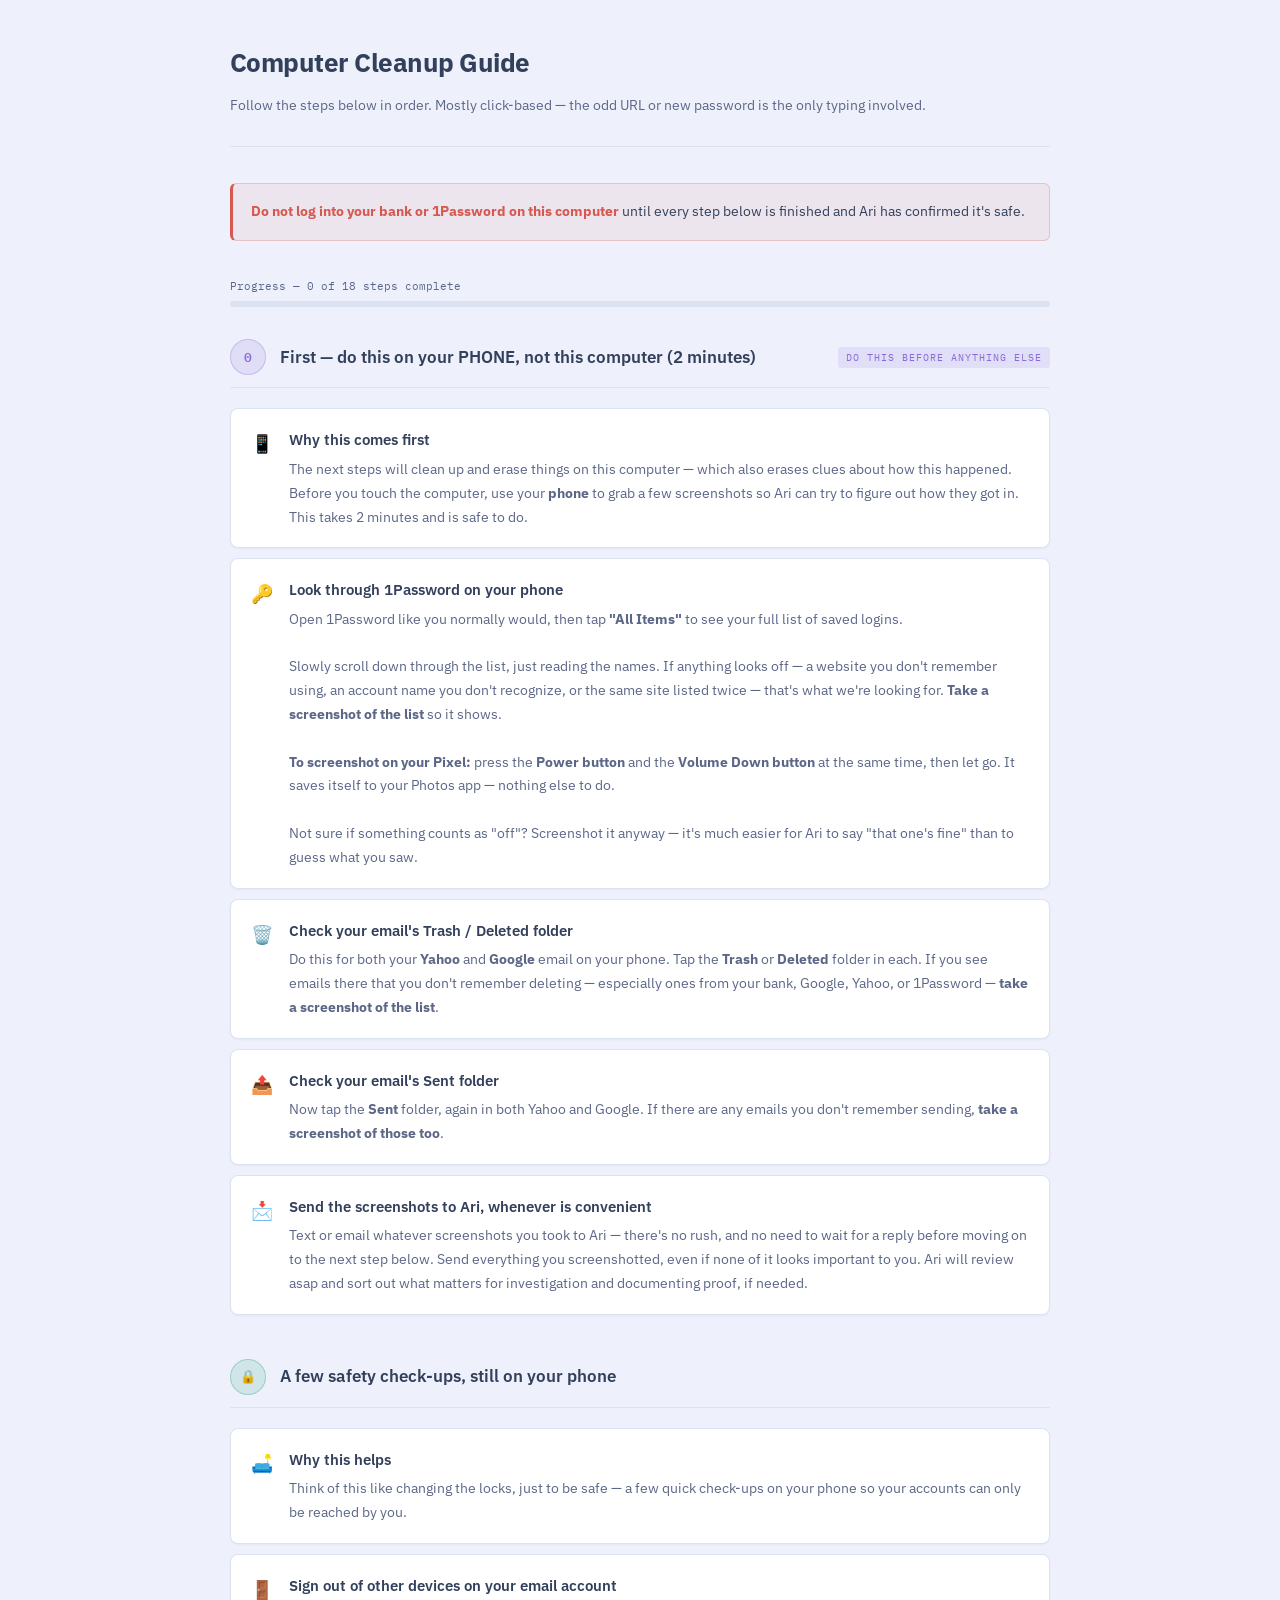
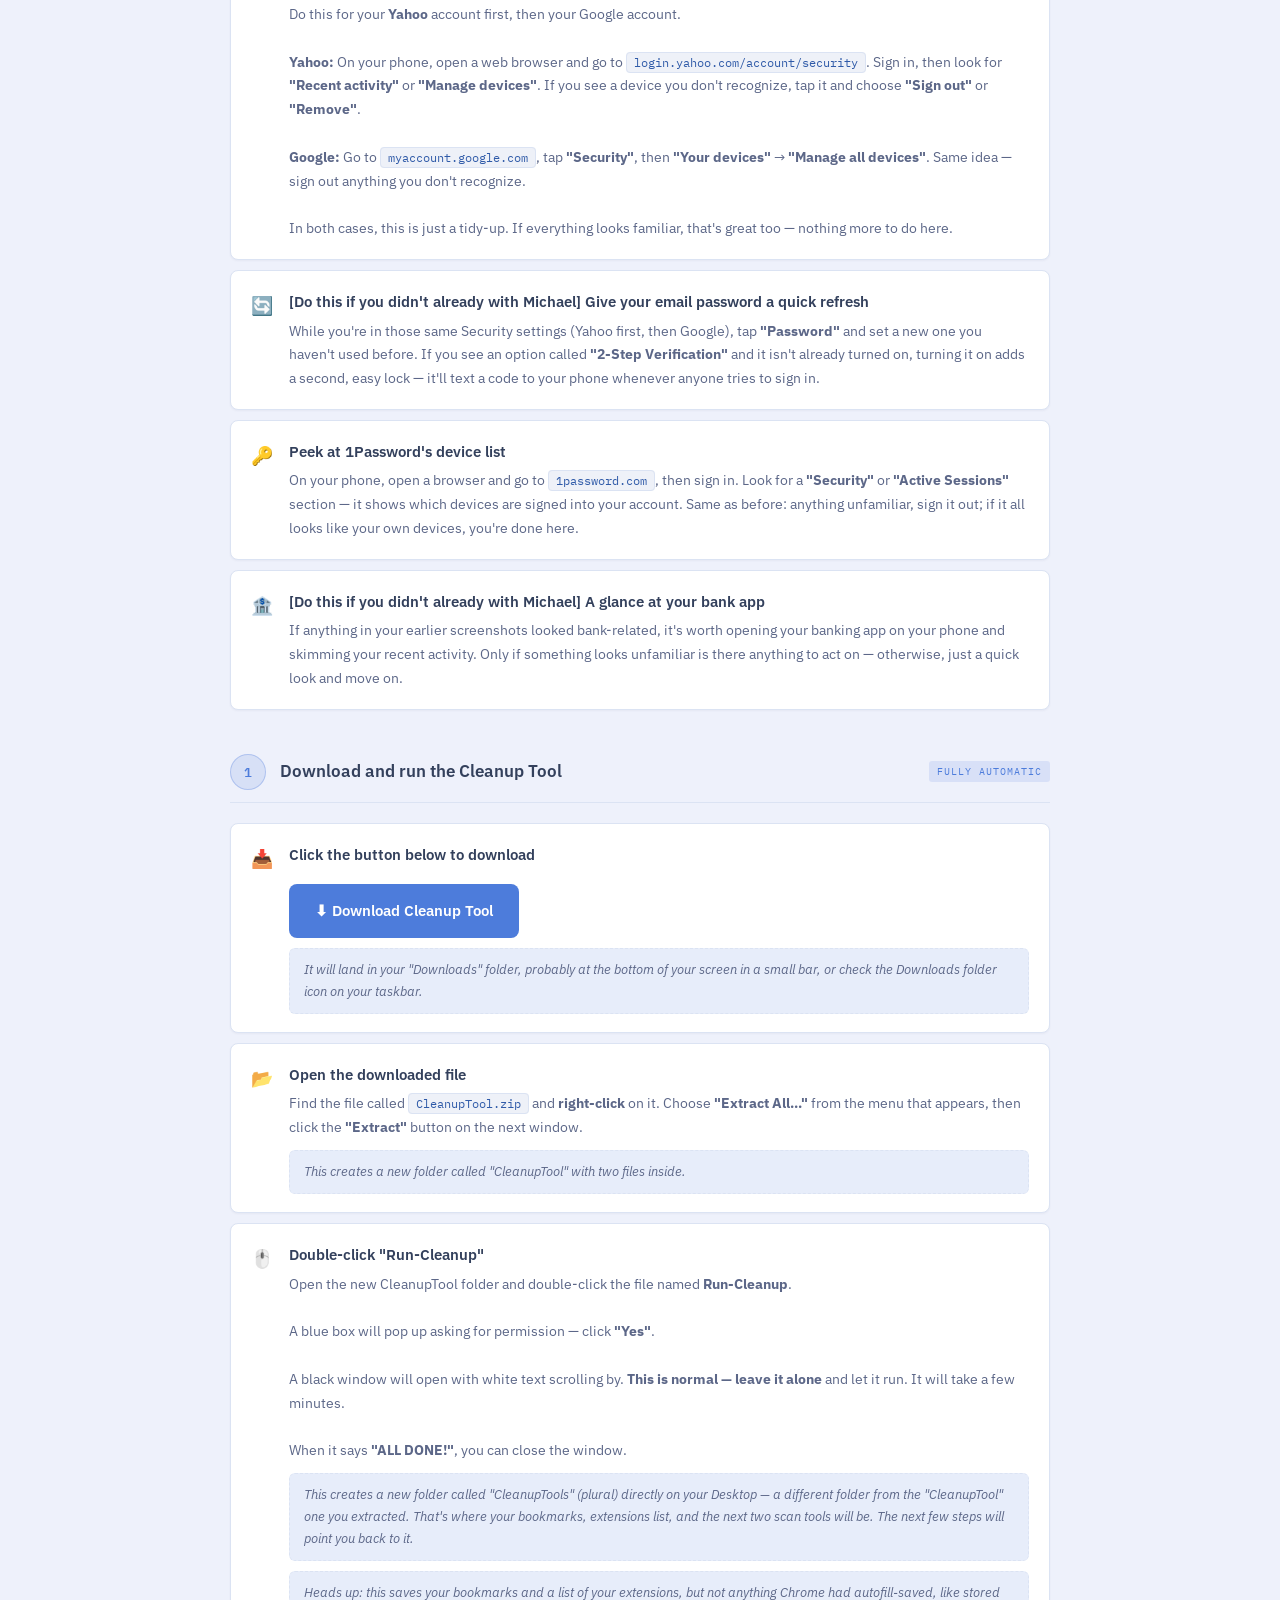
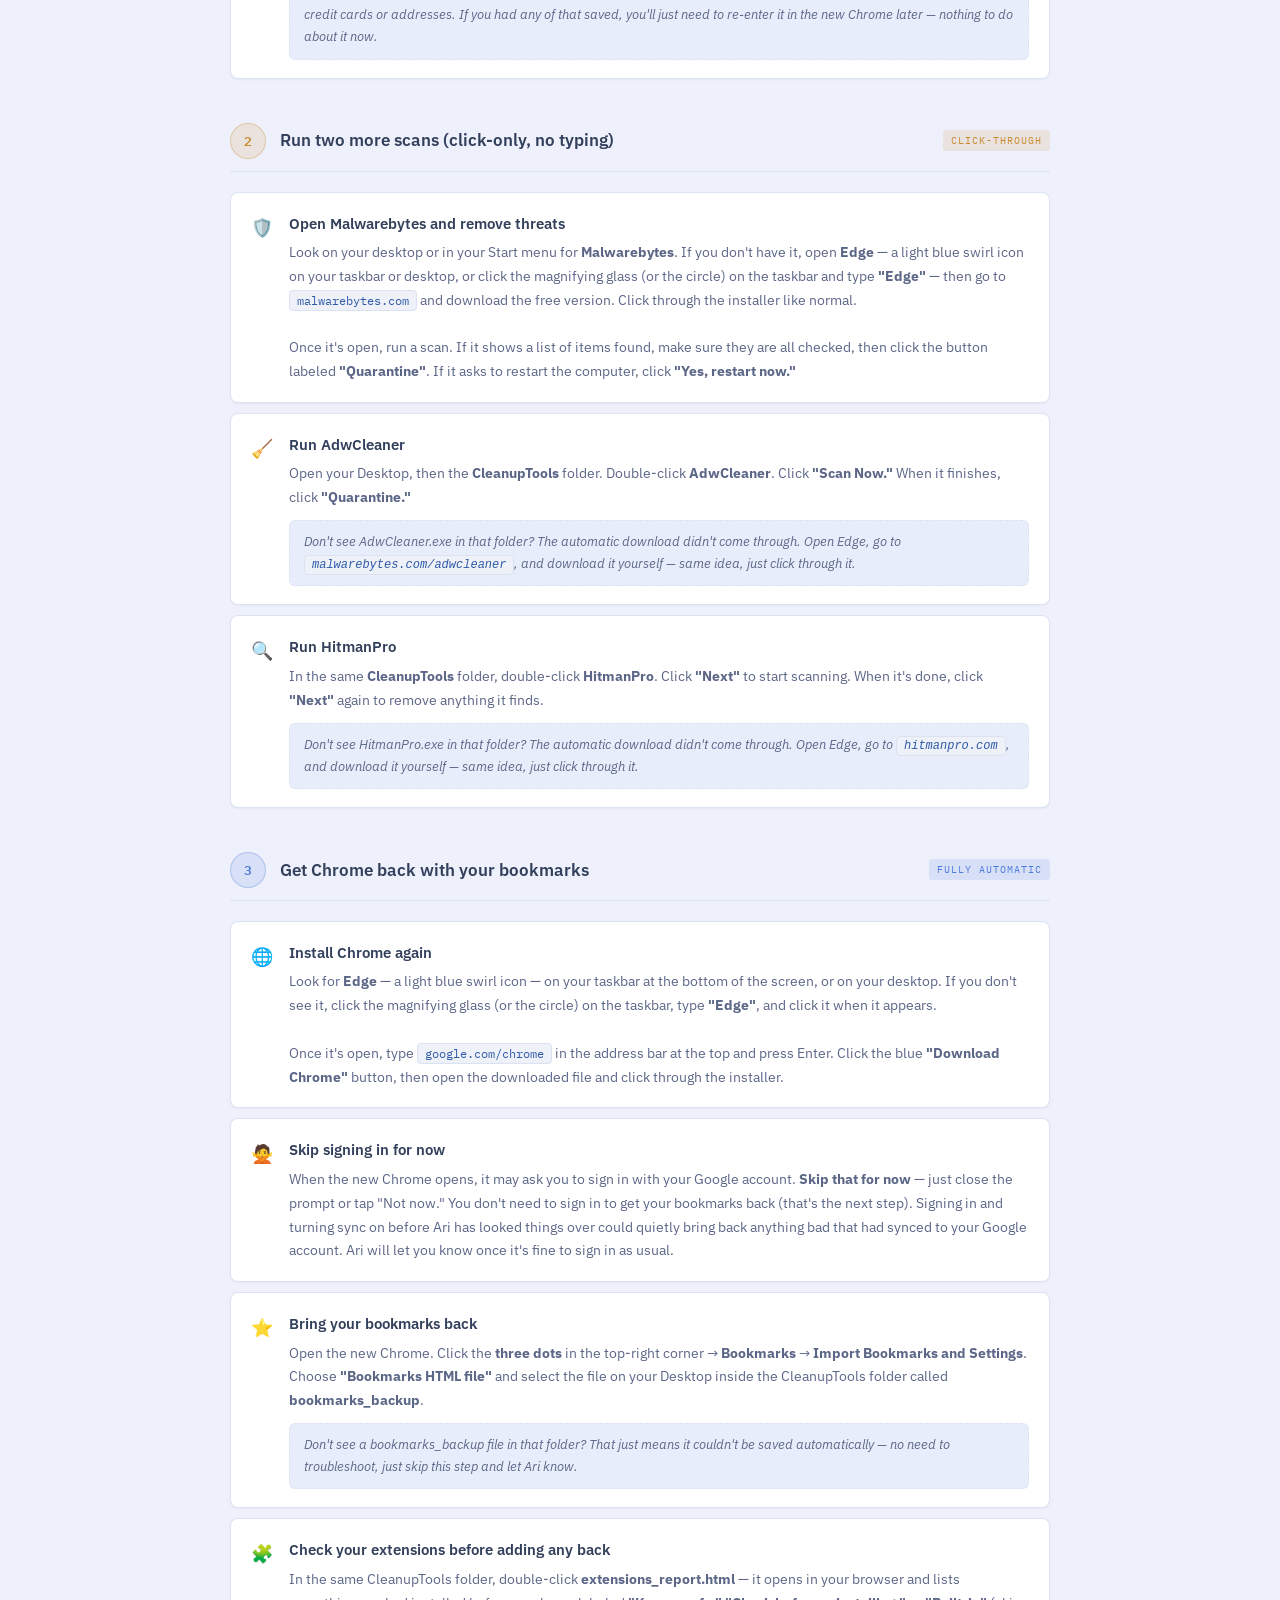
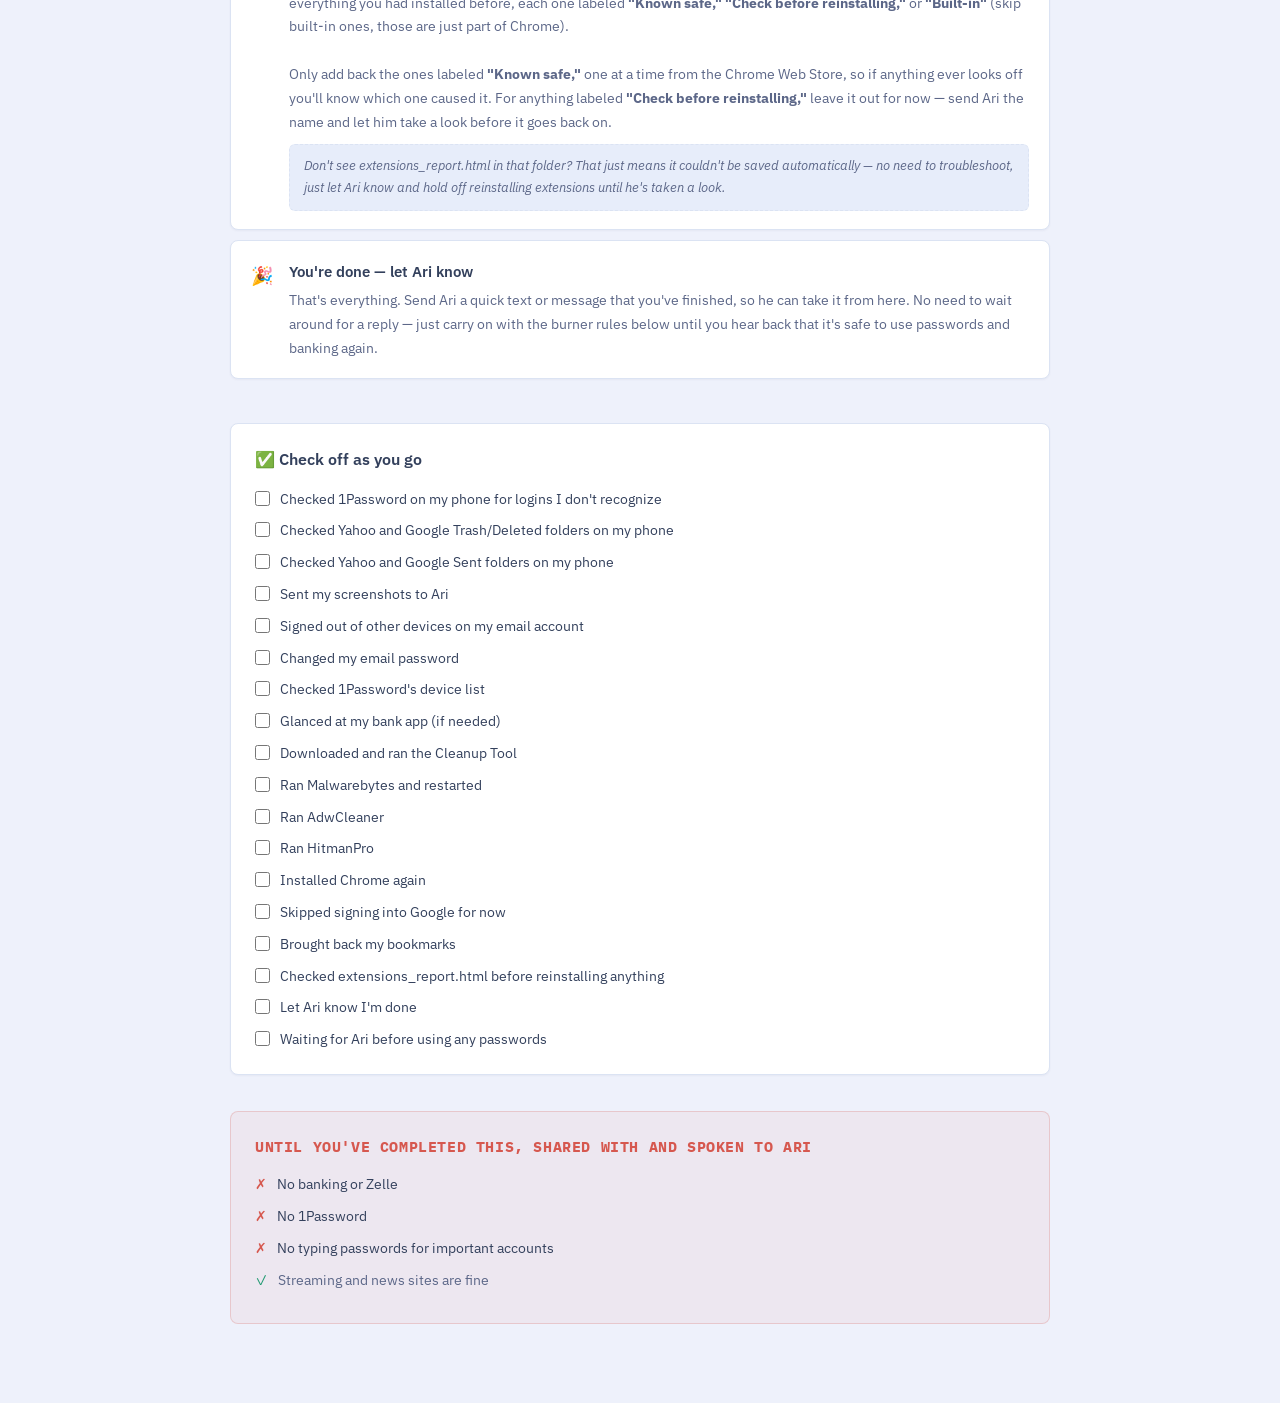
==== commit 899ab791: "Fix two forward-reference gaps: Edge and the CleanupTools folder Edge was explained (how to find it)" ====
--- a/index.html
+++ b/index.html
@@ -231,6 +231,7 @@
           A blue box will pop up asking for permission — click <strong>"Yes"</strong>.<br><br>
           A black window will open with white text scrolling by. <strong>This is normal — leave it alone</strong> and let it run. It will take a few minutes.<br><br>
           When it says <strong>"ALL DONE!"</strong>, you can close the window.
+          <div class="screenshot-note">This creates a new folder called "CleanupTools" (plural) directly on your Desktop — a different folder from the "CleanupTool" one you extracted. That's where your bookmarks, extensions list, and the next two scan tools will be. The next few steps will point you back to it.</div>
           <div class="screenshot-note">Heads up: this saves your bookmarks and a list of your extensions, but not anything Chrome had autofill-saved, like stored credit cards or addresses. If you had any of that saved, you'll just need to re-enter it in the new Chrome later — nothing to do about it now.</div>
         </div>
       </div>
@@ -250,7 +251,7 @@
       <div class="step-content">
         <div class="step-title">Open Malwarebytes and remove threats</div>
         <div class="step-desc">
-          Look on your desktop or in your Start menu for <strong>Malwarebytes</strong>. If you don't have it, open Edge, go to <code>malwarebytes.com</code>, and download the free version — click through the installer like normal.<br><br>
+          Look on your desktop or in your Start menu for <strong>Malwarebytes</strong>. If you don't have it, open <strong>Edge</strong> — a light blue swirl icon on your taskbar or desktop, or click the magnifying glass (or the circle) on the taskbar and type <strong>"Edge"</strong> — then go to <code>malwarebytes.com</code> and download the free version. Click through the installer like normal.<br><br>
           Once it's open, run a scan. If it shows a list of items found, make sure they are all checked, then click the button labeled <strong>"Quarantine"</strong>. If it asks to restart the computer, click <strong>"Yes, restart now."</strong>
         </div>
       </div>
